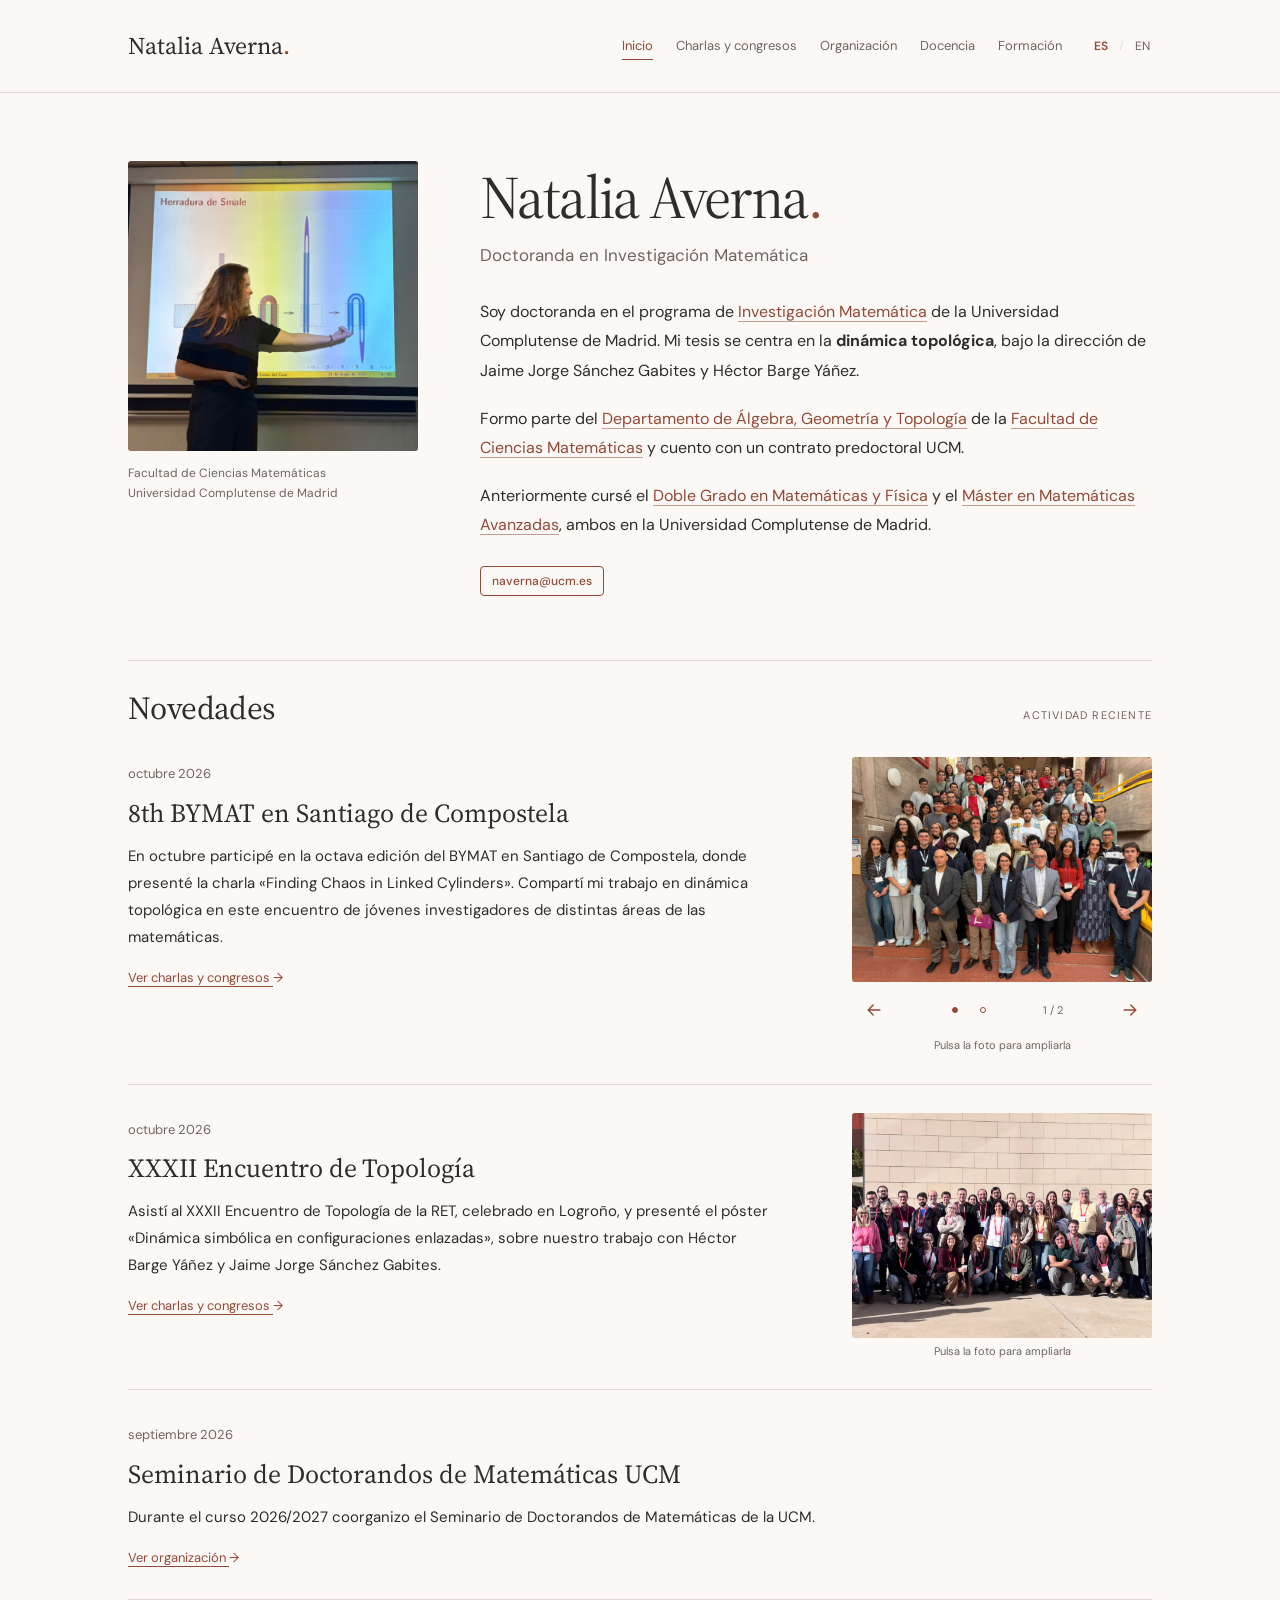
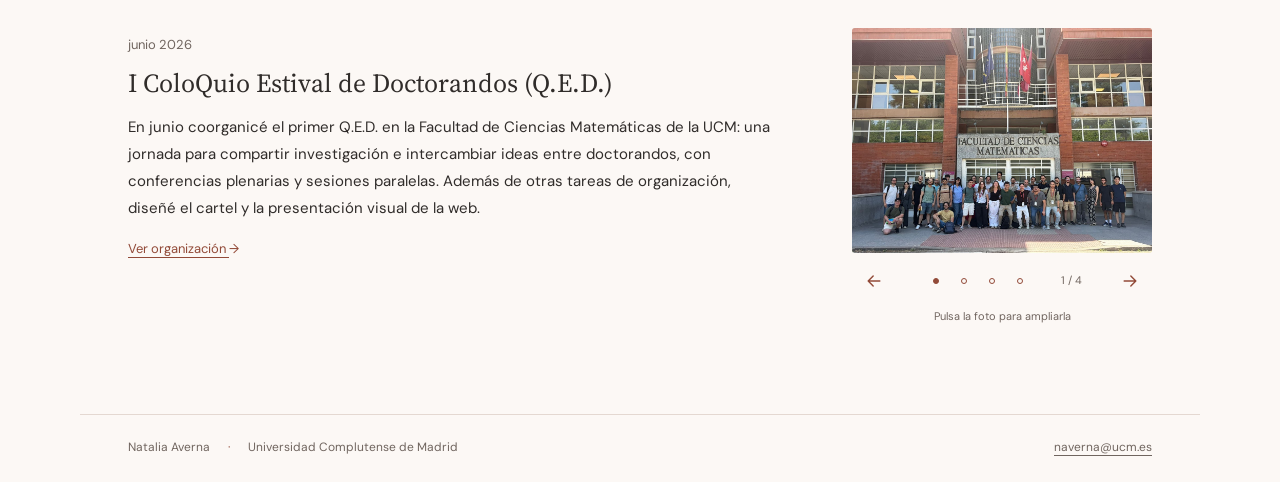
==== index.html @ aed483ee "Publicar web" ====
<!doctype html>
<html lang="es"><head><meta charset="utf-8"><meta name="viewport" content="width=device-width,initial-scale=1"><title>Natalia Averna · Dinámica topológica</title><meta name="description" content="Natalia Averna, doctoranda en Investigación Matemática en la Universidad Complutense de Madrid. Dinámica topológica, docencia y actividad académica."><meta name="theme-color" content="#fcf8f5"><link rel="canonical" href="https://nataliaaverna.github.io/es/"><link rel="alternate" hreflang="en" href="https://nataliaaverna.github.io/en/"><link rel="alternate" hreflang="es" href="https://nataliaaverna.github.io/es/"><link rel="alternate" hreflang="x-default" href="https://nataliaaverna.github.io/es/"><link rel="stylesheet" href="assets/style.css"></head>
<body><a class="skip" href="#main">Saltar al contenido</a><header class="site-header"><div class="wrap header-inner"><a class="brand" href="es/index.html">Natalia Averna<span aria-hidden="true" style="color:var(--accent)">.</span></a><div class="header-links"><nav class="main-nav" aria-label="Navegación principal"><a href="es/index.html" aria-current="page">Inicio</a><a href="es/charlas-congresos/index.html">Charlas y congresos</a><a href="es/organizacion/index.html">Organización</a><a href="es/docencia/index.html">Docencia</a><a href="es/formacion/index.html">Formación</a></nav><nav class="language" aria-label="Idioma"><a href="es/index.html" lang="es" hreflang="es" aria-label="Español" aria-current="true">ES</a><span aria-hidden="true">/</span><a href="en/index.html" lang="en" hreflang="en" aria-label="English">EN</a></nav></div></div></header>
<main class="wrap" id="main"><section class="hero" aria-labelledby="name">
      <figure class="portrait"><img src="assets/natalia-averna.jpg" width="1345" height="1345" alt="Natalia Averna durante una charla sobre dinámica." fetchpriority="high"><figcaption>Facultad de Ciencias Matemáticas<br>Universidad Complutense de Madrid</figcaption></figure>
      <div class="hero-copy"><h1 id="name">Natalia Averna<span aria-hidden="true" style="color:var(--accent)">.</span></h1><p class="role">Doctoranda en Investigación Matemática</p><div class="bio"><p>Soy doctoranda en el programa de <a href="https://www.ucm.es/doctorado/doctorado_inv_mat">Investigación Matemática</a> de la Universidad Complutense de Madrid. Mi tesis se centra en la <strong>dinámica topológica</strong>, bajo la dirección de Jaime Jorge Sánchez Gabites y Héctor Barge Yáñez.</p>
        <p>Formo parte del <a href="https://www.ucm.es/algebra_geometria_topologia">Departamento de Álgebra, Geometría y Topología</a> de la <a href="https://matematicas.ucm.es/">Facultad de Ciencias Matemáticas</a> y cuento con un contrato predoctoral UCM.</p><p>Anteriormente cursé el <a href="https://matematicas.ucm.es/dobles-grados" target="_blank" rel="noopener noreferrer">Doble Grado en Matemáticas y Física</a> y el <a href="https://matematicas.ucm.es/estudios/master-matematicasavanzadas" target="_blank" rel="noopener noreferrer">Máster en Matemáticas Avanzadas</a>, ambos en la Universidad Complutense de Madrid.</p></div><p class="contact"><a class="resource-button" href="mailto:naverna@ucm.es">naverna@ucm.es</a></p></div>
    </section>
    <section class="news" aria-labelledby="news-title"><div class="section-head"><h2 id="news-title">Novedades</h2><span class="section-index">Actividad reciente</span></div><article class="news-story has-gallery"><div class="news-copy"><time class="date" datetime="2026-10">octubre 2026</time><h3>8th BYMAT en Santiago de Compostela</h3><p>En octubre participé en la octava edición del BYMAT en Santiago de Compostela, donde presenté la charla «Finding Chaos in Linked Cylinders». Compartí mi trabajo en dinámica topológica en este encuentro de jóvenes investigadores de distintas áreas de las matemáticas.</p><a class="text-link" href="es/charlas-congresos/index.html">Ver charlas y congresos <span aria-hidden="true">→</span></a></div><div class="news-gallery" role="group" aria-label="8th BYMAT en Santiago de Compostela"><div class="gallery-frame"><a class="gallery-slide" href="assets/news/bymat-grupo.jpeg" target="_blank" rel="noopener noreferrer" aria-label="Ampliar foto 1: Foto de grupo de participantes en el 8th BYMAT."><img src="assets/news/bymat-grupo.jpeg" width="1600" height="1200" alt="Foto de grupo de participantes en el 8th BYMAT." loading="lazy" decoding="async"></a><a class="gallery-slide" href="assets/news/bymat-santiago.jpeg" target="_blank" rel="noopener noreferrer" aria-label="Ampliar foto 2: Participantes del BYMAT junto a la catedral de Santiago de Compostela." hidden><img src="assets/news/bymat-santiago.jpeg" width="1200" height="1600" alt="Participantes del BYMAT junto a la catedral de Santiago de Compostela." loading="lazy" decoding="async"></a></div><div class="gallery-controls" hidden><button type="button" class="gallery-arrow" data-photo-prev aria-label="Foto anterior"><svg viewBox="0 0 24 24" width="20" height="20" aria-hidden="true" focusable="false"><path d="M19 12H5m6-6-6 6 6 6" fill="none" stroke="currentColor" stroke-width="1.7" stroke-linecap="round" stroke-linejoin="round"/></svg></button><div class="gallery-dots"><button type="button" class="gallery-dot" data-photo-index="0" aria-label="Ver foto 1" aria-pressed="true"><span></span></button><button type="button" class="gallery-dot" data-photo-index="1" aria-label="Ver foto 2" aria-pressed="false"><span></span></button></div><span class="gallery-count" aria-live="polite" aria-atomic="true">1 / 2</span><button type="button" class="gallery-arrow" data-photo-next aria-label="Foto siguiente"><svg viewBox="0 0 24 24" width="20" height="20" aria-hidden="true" focusable="false"><path d="M19 12H5m6-6-6 6 6 6" fill="none" stroke="currentColor" stroke-width="1.7" stroke-linecap="round" stroke-linejoin="round"/></svg></button></div><p class="gallery-hint">Pulsa la foto para ampliarla</p></div></article><article class="news-story has-gallery"><div class="news-copy"><time class="date" datetime="2026-10">octubre 2026</time><h3>XXXII Encuentro de Topología</h3><p>Asistí al XXXII Encuentro de Topología de la RET, celebrado en Logroño, y presenté el póster «Dinámica simbólica en configuraciones enlazadas», sobre nuestro trabajo con Héctor Barge Yáñez y Jaime Jorge Sánchez Gabites.</p><a class="text-link" href="es/charlas-congresos/index.html">Ver charlas y congresos <span aria-hidden="true">→</span></a></div><div class="news-gallery gallery-fill" role="group" aria-label="XXXII Encuentro de Topología"><div class="gallery-frame"><a class="gallery-slide" href="assets/news/ret-grupo.jpg" target="_blank" rel="noopener noreferrer" aria-label="Ampliar foto 1: Foto de grupo del XXXII Encuentro de Topología de la RET."><img src="assets/news/ret-grupo.jpg" width="1015" height="1001" alt="Foto de grupo del XXXII Encuentro de Topología de la RET." loading="lazy" decoding="async"></a></div><div class="gallery-controls" hidden><button type="button" class="gallery-arrow" data-photo-prev aria-label="Foto anterior"><svg viewBox="0 0 24 24" width="20" height="20" aria-hidden="true" focusable="false"><path d="M19 12H5m6-6-6 6 6 6" fill="none" stroke="currentColor" stroke-width="1.7" stroke-linecap="round" stroke-linejoin="round"/></svg></button><div class="gallery-dots"><button type="button" class="gallery-dot" data-photo-index="0" aria-label="Ver foto 1" aria-pressed="true"><span></span></button></div><span class="gallery-count" aria-live="polite" aria-atomic="true">1 / 1</span><button type="button" class="gallery-arrow" data-photo-next aria-label="Foto siguiente"><svg viewBox="0 0 24 24" width="20" height="20" aria-hidden="true" focusable="false"><path d="M19 12H5m6-6-6 6 6 6" fill="none" stroke="currentColor" stroke-width="1.7" stroke-linecap="round" stroke-linejoin="round"/></svg></button></div><p class="gallery-hint">Pulsa la foto para ampliarla</p></div></article><article class="news-story"><div class="news-copy"><time class="date" datetime="2026-09">septiembre 2026</time><h3>Seminario de Doctorandos de Matemáticas UCM</h3><p>Durante el curso 2026/2027 coorganizo el Seminario de Doctorandos de Matemáticas de la UCM.</p><a class="text-link" href="es/organizacion/index.html">Ver organización <span aria-hidden="true">→</span></a></div></article><article class="news-story has-gallery"><div class="news-copy"><time class="date" datetime="2026-06">junio 2026</time><h3>I ColoQuio Estival de Doctorandos (Q.E.D.)</h3><p>En junio coorganicé el primer Q.E.D. en la Facultad de Ciencias Matemáticas de la UCM: una jornada para compartir investigación e intercambiar ideas entre doctorandos, con conferencias plenarias y sesiones paralelas. Además de otras tareas de organización, diseñé el cartel y la presentación visual de la web.</p><a class="text-link" href="es/organizacion/index.html">Ver organización <span aria-hidden="true">→</span></a></div><div class="news-gallery" role="group" aria-label="I ColoQuio Estival de Doctorandos (Q.E.D.)"><div class="gallery-frame"><a class="gallery-slide" href="assets/news/qed-grupo.jpg" target="_blank" rel="noopener noreferrer" aria-label="Ampliar foto 1: Foto de grupo del I Q.E.D. frente a la Facultad de Ciencias Matemáticas."><img src="assets/news/qed-grupo.jpg" width="1169" height="877" alt="Foto de grupo del I Q.E.D. frente a la Facultad de Ciencias Matemáticas." loading="lazy" decoding="async"></a><a class="gallery-slide" href="assets/news/qed-organizacion.jpg" target="_blank" rel="noopener noreferrer" aria-label="Ampliar foto 2: El equipo organizador del I Q.E.D." hidden><img src="assets/news/qed-organizacion.jpg" width="658" height="877" alt="El equipo organizador del I Q.E.D." loading="lazy" decoding="async"></a><a class="gallery-slide" href="assets/news/qed-charla-1.jpg" target="_blank" rel="noopener noreferrer" aria-label="Ampliar foto 3: Una de las charlas del I Q.E.D., con el ponente trabajando en la pizarra." hidden><img src="assets/news/qed-charla-1.jpg" width="2048" height="1536" alt="Una de las charlas del I Q.E.D., con el ponente trabajando en la pizarra." loading="lazy" decoding="async"></a><a class="gallery-slide" href="assets/news/qed-charla-2.jpg" target="_blank" rel="noopener noreferrer" aria-label="Ampliar foto 4: Un intercambio entre el público y un ponente durante el I Q.E.D." hidden><img src="assets/news/qed-charla-2.jpg" width="2048" height="1536" alt="Un intercambio entre el público y un ponente durante el I Q.E.D." loading="lazy" decoding="async"></a></div><div class="gallery-controls" hidden><button type="button" class="gallery-arrow" data-photo-prev aria-label="Foto anterior"><svg viewBox="0 0 24 24" width="20" height="20" aria-hidden="true" focusable="false"><path d="M19 12H5m6-6-6 6 6 6" fill="none" stroke="currentColor" stroke-width="1.7" stroke-linecap="round" stroke-linejoin="round"/></svg></button><div class="gallery-dots"><button type="button" class="gallery-dot" data-photo-index="0" aria-label="Ver foto 1" aria-pressed="true"><span></span></button><button type="button" class="gallery-dot" data-photo-index="1" aria-label="Ver foto 2" aria-pressed="false"><span></span></button><button type="button" class="gallery-dot" data-photo-index="2" aria-label="Ver foto 3" aria-pressed="false"><span></span></button><button type="button" class="gallery-dot" data-photo-index="3" aria-label="Ver foto 4" aria-pressed="false"><span></span></button></div><span class="gallery-count" aria-live="polite" aria-atomic="true">1 / 4</span><button type="button" class="gallery-arrow" data-photo-next aria-label="Foto siguiente"><svg viewBox="0 0 24 24" width="20" height="20" aria-hidden="true" focusable="false"><path d="M19 12H5m6-6-6 6 6 6" fill="none" stroke="currentColor" stroke-width="1.7" stroke-linecap="round" stroke-linejoin="round"/></svg></button></div><p class="gallery-hint">Pulsa la foto para ampliarla</p></div></article></section><dialog class="photo-dialog" aria-label="Fotografías ampliadas"><div class="photo-dialog-inner"><div class="photo-dialog-toolbar"><span class="photo-dialog-count" aria-live="polite" aria-atomic="true"></span><button type="button" class="photo-close" data-photo-close>Cerrar imagen ×</button></div><div class="photo-dialog-stage"><img class="photo-dialog-image" alt=""></div><div class="photo-dialog-nav"><button type="button" class="gallery-arrow" data-photo-step="-1" aria-label="Foto anterior"><svg viewBox="0 0 24 24" width="20" height="20" aria-hidden="true" focusable="false"><path d="M19 12H5m6-6-6 6 6 6" fill="none" stroke="currentColor" stroke-width="1.7" stroke-linecap="round" stroke-linejoin="round"/></svg></button><button type="button" class="gallery-arrow" data-photo-step="1" aria-label="Foto siguiente"><svg viewBox="0 0 24 24" width="20" height="20" aria-hidden="true" focusable="false"><path d="M19 12H5m6-6-6 6 6 6" fill="none" stroke="currentColor" stroke-width="1.7" stroke-linecap="round" stroke-linejoin="round"/></svg></button></div></div></dialog></main>
<footer class="wrap site-footer"><span class="footer-identity"><span>Natalia Averna</span><span class="footer-dot" aria-hidden="true">·</span><span>Universidad Complutense de Madrid</span></span><a href="mailto:naverna@ucm.es">naverna@ucm.es</a></footer><script src="assets/gallery.js" defer></script></body></html>
---- assets/style.css ----
@import url('https://fonts.googleapis.com/css2?family=DM+Sans:wght@400;500;600&family=Source+Serif+4:wght@400;500;600&display=swap');
:root{--paper:#fcf8f5;--ink:#302c2a;--accent:#924a38;--muted:#70655f;--line:#e4d8d1;--wash:#f0e2da;color-scheme:light;font-family:'DM Sans',Arial,sans-serif;color:var(--ink);background:var(--paper);font-synthesis:none}
*{box-sizing:border-box}body{margin:0;font-size:16px;line-height:1.75}a{color:var(--accent);text-decoration-thickness:1px;text-underline-offset:4px}a:hover{text-decoration-thickness:2px}a:focus-visible{outline:2px solid var(--accent);outline-offset:5px;border-radius:1px}h1,h2,h3{font-family:'Source Serif 4',Georgia,serif;font-weight:400;line-height:1.2}h1{font-size:clamp(42px,5vw,60px);letter-spacing:-1.6px;margin:0 0 8px}h2{font-size:32px;letter-spacing:-.6px;margin:0}h3{font-size:25px;margin:0 0 12px}p{margin:0 0 18px}::selection{background:var(--wash)}
.wrap{max-width:1120px;margin:auto;padding:0 48px}.site-header{border-bottom:1px solid var(--line)}.header-inner{display:flex;align-items:center;justify-content:space-between;gap:24px;min-height:92px}.brand{font-family:'Source Serif 4',Georgia,serif;font-size:24px;text-decoration:none;color:var(--ink);white-space:nowrap}.header-links{display:flex;align-items:center;gap:30px}.main-nav{display:flex;gap:23px;align-items:center}.main-nav a{font-size:13px;text-decoration:none;color:var(--muted);white-space:nowrap;padding:12px 0}.main-nav a[aria-current=page]{color:var(--accent);text-decoration:underline;text-underline-offset:9px}.language{display:flex;align-items:center;gap:9px;font-size:12px;white-space:nowrap}.language a{text-decoration:none;padding:8px 2px;color:var(--muted)}.language a[aria-current=true]{color:var(--accent);font-weight:600}.language span{color:var(--line)}
.skip{position:absolute;left:16px;top:-80px;background:var(--paper);padding:12px;z-index:3}.skip:focus{top:12px}.hero{display:grid;grid-template-columns:290px minmax(0,1fr);gap:62px;padding-top:68px;padding-bottom:64px;align-items:start}.portrait{margin:0}.portrait img{width:100%;height:auto;display:block;border-radius:3px}.portrait figcaption{font-size:12px;color:var(--muted);margin-top:12px;line-height:1.7}.eyebrow{color:var(--accent);font-size:11px;font-weight:500;letter-spacing:1.8px;text-transform:uppercase;margin-bottom:14px}.role{font-size:17px;color:var(--muted);margin-bottom:26px}.bio{font-size:16px;line-height:1.85}.contact{margin-top:26px;margin-bottom:0}.contact a{font-size:14px}.news{border-top:1px solid var(--line);padding-top:28px;padding-bottom:60px}.section-head{display:flex;align-items:baseline;justify-content:space-between;gap:20px;margin-bottom:30px}.section-index{font-size:11px;letter-spacing:1.2px;color:var(--muted);text-transform:uppercase}.news-entry{display:grid;grid-template-columns:130px minmax(0,1fr);gap:30px;max-width:850px}.date{color:var(--muted);font-size:13px;padding-top:6px}.news-entry h3{font-size:25px}.news-entry p{font-size:15px;max-width:620px}.text-link{font-size:13px}.news-photo{max-width:100%;height:auto;margin:10px 0 20px;border-radius:3px}.site-footer{border-top:1px solid var(--line);padding-top:22px;padding-bottom:24px;display:flex;justify-content:space-between;gap:20px;font-size:12px;color:var(--muted)}.site-footer a{color:var(--muted)}
.inner{max-width:800px;min-height:60vh;padding-top:64px;padding-bottom:70px}.inner h1{font-size:46px;margin-bottom:20px}.page-intro{color:var(--muted);max-width:620px;margin-bottom:42px}.entry{border-top:1px solid var(--line);padding:28px 0 15px}.entry .date{margin-bottom:12px}.entry p{max-width:650px}.empty{border-top:1px solid var(--line);padding-top:26px;color:var(--muted)}
@media(min-width:1300px){.hero{padding-top:80px;padding-bottom:74px}}
@media(max-width:1000px){.header-inner{align-items:flex-start;flex-direction:column;gap:5px;padding-top:20px;padding-bottom:15px}.header-links{justify-content:space-between;width:100%}.hero{grid-template-columns:250px minmax(0,1fr);gap:36px}.main-nav{gap:20px}}
@media(max-width:720px){.wrap{padding-left:24px;padding-right:24px}.header-links{align-items:flex-start;gap:16px}.main-nav{flex-wrap:wrap;gap:0 18px}.main-nav a{font-size:12px;padding:7px 0}.language{padding-top:0}.hero{display:flex;flex-direction:column;gap:28px;padding-top:36px;padding-bottom:40px}.portrait{max-width:310px;width:100%;align-self:center}.portrait figcaption{font-size:11px}.hero-copy{width:100%}h1{font-size:43px}.role{font-size:16px;margin-bottom:22px}.bio{font-size:15px}.eyebrow{font-size:10px}.news-entry{grid-template-columns:1fr;gap:10px}.news-entry h3{font-size:24px}.news{padding-bottom:40px}.section-head{margin-bottom:22px}.section-index{display:none}.site-footer{flex-direction:column;gap:6px}.inner{padding-top:40px;padding-bottom:45px}.inner h1{font-size:36px}.entry h2{font-size:26px}}
.resource-button{display:inline-flex;align-items:center;justify-content:center;min-height:30px;padding:5px 11px;border:1px solid var(--accent);border-radius:4px;background:transparent;color:var(--accent);font-size:12px;font-weight:500;line-height:1.5;text-decoration:none;transition:background-color .15s ease,color .15s ease;max-width:100%;overflow-wrap:anywhere}
.resource-button:hover{background:var(--accent);color:var(--paper);text-decoration:none}.contact a.resource-button{font-size:12px}.resource-links{display:flex;flex-wrap:wrap;gap:8px;margin-top:16px}.contribution-year{margin-top:38px}.contribution-year>h2,.training-group>h2{font-family:'DM Sans',Arial,sans-serif;font-size:17px;font-weight:500;color:var(--accent);margin:0 0 12px;letter-spacing:0}.contribution{padding:24px 0 28px;border-top:1px solid var(--line)}.contribution h3{font-size:26px;margin:0 0 9px}.contribution-meta{display:flex;flex-wrap:wrap;gap:8px 18px;font-size:12px;color:var(--muted);margin-bottom:12px}.contribution-kind{color:var(--accent);font-weight:500}.event-name{font-size:14px;color:var(--muted);margin-bottom:0}
@media(pointer:coarse){.resource-button{min-height:44px;padding:9px 12px}}
@media(prefers-reduced-motion:reduce){.resource-button{transition:none}}
.organisation-entry{padding-bottom:32px}.organisation-entry h2{font-size:29px;margin-bottom:20px}.organisation-entry .resource-links{margin-top:22px}
@media(max-width:720px){.organisation-entry h2{font-size:26px}}
.teaching-entry{padding-bottom:32px}.teaching-entry h2{font-size:29px;margin-bottom:14px}.teaching-details{font-size:14px;color:var(--muted)}.teaching-terms{list-style:none;padding:0;margin:24px 0}.teaching-term{display:grid;grid-template-columns:minmax(0,1fr) 90px 105px;gap:16px;padding:10px 0;font-size:14px}.teaching-hours{font-variant-numeric:tabular-nums}.teaching-status{color:var(--muted);font-size:12px;align-self:center}
@media(max-width:480px){.teaching-term{grid-template-columns:minmax(0,1fr) auto;gap:2px 12px}.teaching-status{grid-column:1 / -1}.teaching-entry h2{font-size:26px}}
.training-group{margin-top:42px}.training-entry{border-top:1px solid var(--line);padding:23px 0 26px}.training-entry .date{margin-bottom:9px;padding-top:0}.training-entry h3{font-size:23px;line-height:1.35;margin-bottom:10px}.training-institution{font-size:13px;color:var(--muted);margin-bottom:0}.training-entry .resource-links{margin-top:15px}
@media(max-width:720px){.training-entry h3{font-size:22px}}

.training-description{font-size:14px;line-height:1.75;max-width:650px;margin:12px 0 0}
.news-story{padding:28px 0;border-top:1px solid var(--line)}.news-story:first-of-type{border-top:0;padding-top:0}.news-story.has-gallery{display:grid;grid-template-columns:minmax(0,1fr) 300px;gap:36px;align-items:start}.news-copy{max-width:650px}.news-copy time{display:block;margin-bottom:12px}.news-copy h3{font-size:26px;margin-bottom:14px}.news-copy>p{font-size:15px;line-height:1.8;margin-bottom:0}.news-copy .text-link{display:inline-block;margin-top:16px}.news-gallery{min-width:0}.gallery-frame{aspect-ratio:4/3;background:var(--wash);border-radius:3px;overflow:hidden;touch-action:pan-y}.gallery-slide{display:block;width:100%;height:100%;cursor:zoom-in}.gallery-slide[hidden]{display:none}.gallery-slide img{display:block;width:100%;height:100%;object-fit:contain}.gallery-slide:focus-visible{outline-offset:-3px}.gallery-controls{display:flex;align-items:center;justify-content:space-between;gap:4px;margin-top:6px}.gallery-controls[hidden]{display:none}.gallery-arrow,.gallery-dot,.photo-close{font-family:inherit;color:var(--accent);background:transparent;border:0;cursor:pointer;min-width:44px;min-height:44px;padding:8px}.gallery-arrow{font-size:20px}.gallery-arrow:hover,.photo-close:hover{background:var(--wash)}.gallery-arrow:focus-visible,.gallery-dot:focus-visible,.photo-close:focus-visible{outline:2px solid var(--accent);outline-offset:1px}.gallery-dots{display:flex;align-items:center;justify-content:center}.gallery-dot{min-width:28px;padding:8px}.gallery-dot span{display:block;width:6px;height:6px;margin:auto;border:1px solid var(--accent);border-radius:50%}.gallery-dot[aria-pressed=true] span{background:var(--accent)}.gallery-count{font-size:11px;color:var(--muted);white-space:nowrap;font-variant-numeric:tabular-nums}.gallery-hint{font-size:11px;color:var(--muted);margin:4px 0 0;text-align:center}.photo-dialog{padding:0;border:0;border-radius:4px;max-width:calc(100vw - 32px);max-height:calc(100dvh - 32px);width:1000px;background:var(--paper);color:var(--ink)}.photo-dialog::backdrop{background:rgba(25,20,18,.82)}.photo-dialog-inner{padding:12px 16px}.photo-dialog-toolbar{display:flex;justify-content:space-between;align-items:center;gap:16px}.photo-dialog-count{font-size:13px;color:var(--muted);font-variant-numeric:tabular-nums}.photo-close{font-size:13px}.photo-dialog-stage{display:flex;align-items:center;justify-content:center;touch-action:pan-y}.photo-dialog-image{display:block;max-width:100%;max-height:calc(100dvh - 160px);width:auto;height:auto;object-fit:contain}.photo-dialog-nav{display:flex;justify-content:center;gap:24px;margin-top:4px}.photo-dialog-nav [hidden]{display:none}
@media(max-width:800px){.news-story.has-gallery{grid-template-columns:1fr;gap:22px}.news-gallery{width:100%;max-width:360px;justify-self:start}.news-copy h3{font-size:24px}}
@media(pointer:coarse){.gallery-dot{min-width:44px}}
@media(max-width:360px){.gallery-dot{min-width:36px}.gallery-controls{gap:0}.gallery-count{font-size:11px}}


.news-story:not(.has-gallery) .news-copy{max-width:none}
.inner.inner-wide{max-width:none}
.inner-wide .page-intro,.inner-wide .entry p,.inner-wide .training-description{max-width:none}


.training-entry{display:grid;grid-template-columns:minmax(0,1fr) 160px;column-gap:36px;align-items:start}
.training-entry>.date{grid-column:1 / -1}
.training-copy{min-width:0}
.training-entry>.resource-links{margin-top:0;width:100%}
.training-entry>.resource-links>.resource-button{width:100%;text-align:center}
@media(max-width:720px){.training-entry{grid-template-columns:minmax(0,1fr);row-gap:0}.training-entry>.resource-links{width:160px;max-width:100%;margin-top:16px}}


.title-dot{color:var(--accent)}
.footer-identity{display:flex;align-items:baseline;flex-wrap:wrap;column-gap:18px;row-gap:2px}
.footer-dot{color:var(--accent)}
.inner .page-intro{max-width:none;background:#f5eae4;border-left:2px solid #d8b3a4;border-radius:0 4px 4px 0;padding:22px 26px;color:var(--ink);font-size:15px;line-height:1.85}
.text-link{text-decoration-thickness:1px}
.text-link span{display:inline-block;transition:transform .18s ease}
.text-link:hover span,.text-link:focus-visible span{transform:translateX(4px)}
.bio a,.page-intro a,.organisation-entry p a{transition:text-decoration-color .18s ease;text-decoration-color:#c49b8c}
.bio a:hover,.page-intro a:hover,.organisation-entry p a:hover{text-decoration-color:var(--accent)}
@media(max-width:720px){.inner .page-intro{padding:18px 20px}.footer-identity{column-gap:14px}}
@media(prefers-reduced-motion:reduce){.text-link span,.resource-button,.bio a,.page-intro a,.organisation-entry p a{transition:none}.text-link:hover span,.text-link:focus-visible span{transform:none}}


.gallery-fill .gallery-slide img{object-fit:cover;object-position:center 60%}

.contribution-meta{align-items:center}
.contribution-kind{display:inline-block;padding:3px 10px;border-radius:4px;background:#f5eae4;min-width:62px;text-align:center;font-size:11px}
.contribution-year>h2{display:flex;align-items:center;gap:20px;margin-bottom:0}
.contribution-year>h2::after{content:"";height:1px;background:var(--line);flex:1}
.contribution-year>.contribution:first-of-type{border-top:0}

.teaching-heading h2{font-size:30px;margin-bottom:10px}
.teaching-heading .teaching-details{margin-bottom:0}
.teaching-year{margin-top:32px}
.teaching-year-head{display:flex;align-items:center;gap:20px}
.teaching-year-head h2{font-family:'DM Sans',Arial,sans-serif;font-size:17px;font-weight:500;color:var(--accent);margin:0;display:flex;align-items:center;gap:20px;flex:1}
.teaching-year-head h2::after{content:"";height:1px;background:var(--line);flex:1}
.teaching-year-head>.resource-button{flex:none}
.teaching-terms{margin:14px 0 0}
.teaching-term{grid-template-columns:minmax(0,1fr) 100px 130px;align-items:center;padding:18px 0;border-bottom:1px solid var(--line)}
.teaching-hours{color:var(--accent);font-size:13px}
.teaching-hours strong{font-size:24px;font-weight:500;line-height:1.2}
.teaching-status{justify-self:end;padding:4px 11px;border-radius:4px;background:#efece8;color:#625c56;font-size:11px;white-space:nowrap}
.status-current{background:#f0e2da;color:var(--accent)}
.status-current::before{content:"";display:inline-block;width:5px;height:5px;border-radius:50%;background:currentColor;margin-right:7px;vertical-align:middle}
.status-planned{background:#f2eeea;color:var(--muted)}
@media(max-width:600px){.teaching-year-head{flex-wrap:wrap;gap:12px}.teaching-year-head h2{flex-basis:100%}.teaching-term{grid-template-columns:minmax(0,1fr) auto;gap:8px 16px}.teaching-status{grid-column:1 / -1;justify-self:start}.teaching-heading h2{font-size:27px}}


.teaching-subject{margin-top:24px}
.teaching-subject+.teaching-subject{margin-top:32px}
.teaching-subject-head{display:flex;align-items:center;justify-content:space-between;gap:20px}
.teaching-subject-head h3{font-size:29px;margin:0}
.teaching-subject-head>.resource-button{flex-shrink:0}
.teaching-subject .teaching-details{margin:8px 0 0}
.teaching-term-detail{display:block;font-size:12px;color:var(--muted);margin-top:4px}
.teaching-materials{margin-top:10px}
.teaching-term-copy{min-width:0}
.kind-talk{background:#f0e2da;color:#924a38}
.kind-poster{background:#e7ede7;color:#49634f}
@media(max-width:600px){.teaching-subject-head{align-items:flex-start;flex-direction:column;gap:12px}.teaching-subject-head h3{font-size:26px}}

.gallery-arrow{appearance:none;-webkit-appearance:none;display:inline-flex;align-items:center;justify-content:center;flex:0 0 44px;width:44px;height:44px;padding:0;line-height:1}
.gallery-arrow svg{display:block;flex:none;width:20px;height:20px}
.gallery-arrow[data-photo-next] svg,.gallery-arrow[data-photo-step="1"] svg{transform:rotate(180deg)}
.gallery-arrow[hidden]{display:none}
@media(max-width:360px){.gallery-dot{min-width:28px;width:28px;padding:6px}.gallery-controls{gap:0}}
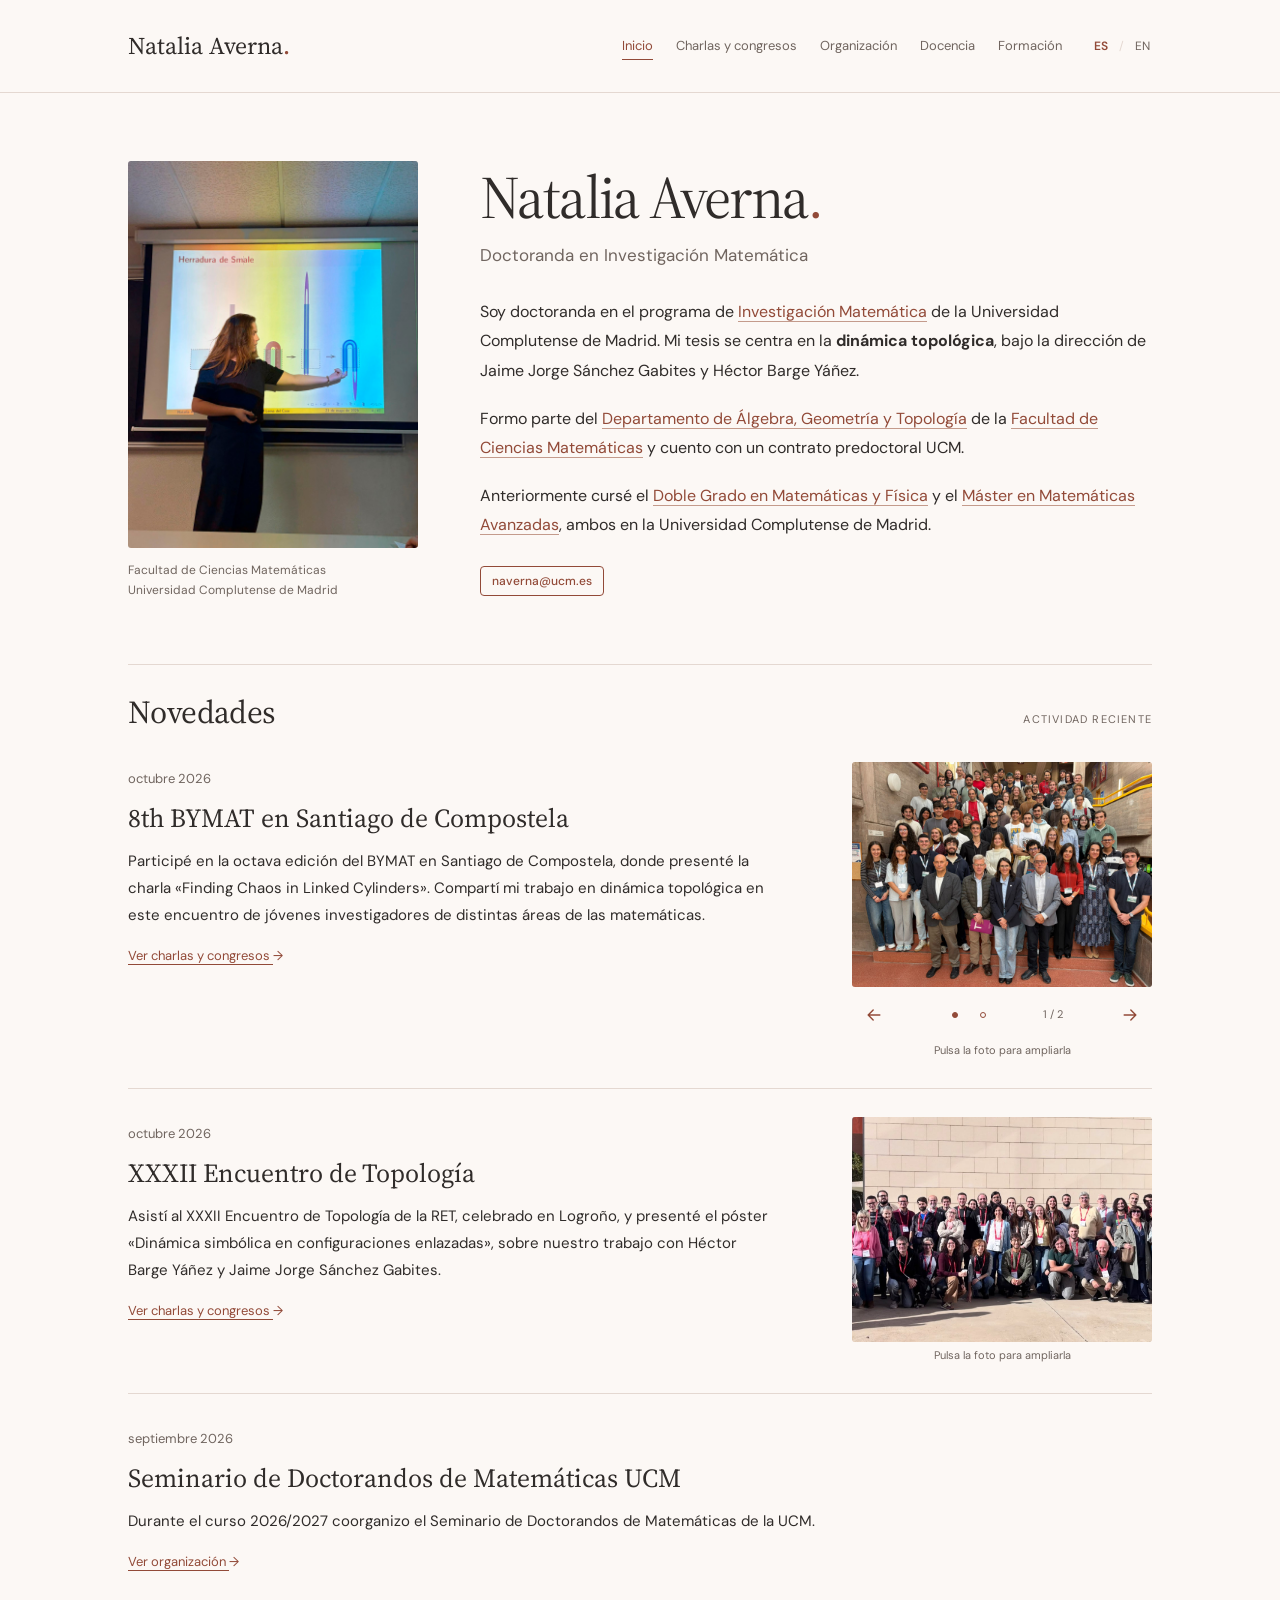
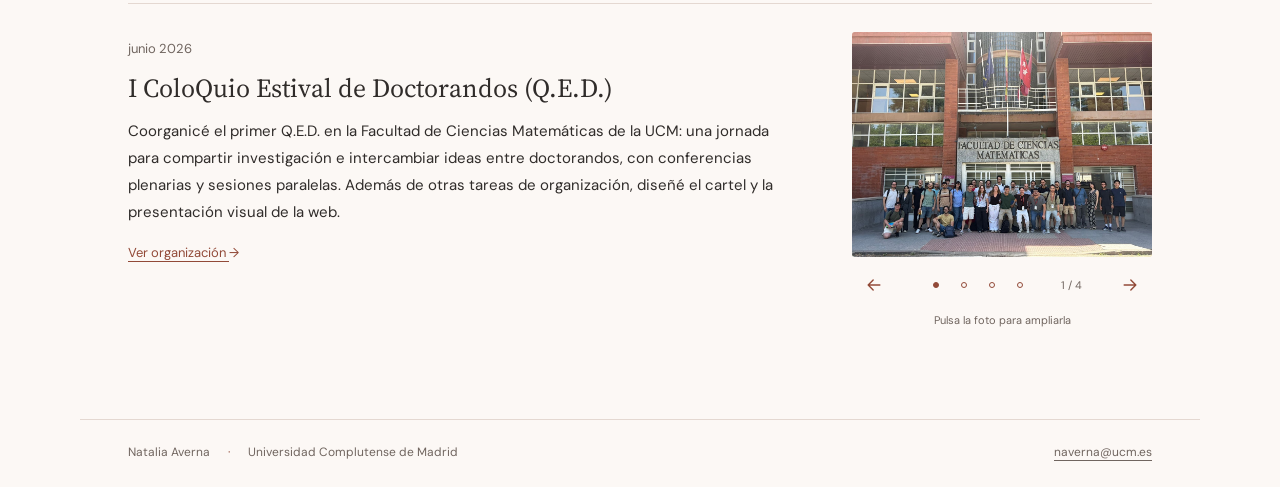
==== commit e7acb068: "Add files via upload" ====
--- a/index.html
+++ b/index.html
@@ -1,10 +1,28 @@
 <!doctype html>
-<html lang="es"><head><meta charset="utf-8"><meta name="viewport" content="width=device-width,initial-scale=1"><title>Natalia Averna · Dinámica topológica</title><meta name="description" content="Natalia Averna, doctoranda en Investigación Matemática en la Universidad Complutense de Madrid. Dinámica topológica, docencia y actividad académica."><meta name="theme-color" content="#fcf8f5"><link rel="canonical" href="https://nataliaaverna.github.io/es/"><link rel="alternate" hreflang="en" href="https://nataliaaverna.github.io/en/"><link rel="alternate" hreflang="es" href="https://nataliaaverna.github.io/es/"><link rel="alternate" hreflang="x-default" href="https://nataliaaverna.github.io/es/"><link rel="stylesheet" href="assets/style.css"></head>
+<html lang="es"><head><meta charset="utf-8"><meta name="viewport" content="width=device-width,initial-scale=1"><title>Natalia Averna · Web personal</title><meta name="description" content="Natalia Averna, doctoranda en Investigación Matemática en la Universidad Complutense de Madrid. Dinámica topológica, docencia y actividad académica."><meta name="theme-color" content="#fcf8f5"><link rel="canonical" href="https://nataliaaverna.github.io/es/"><link rel="alternate" hreflang="en" href="https://nataliaaverna.github.io/en/"><link rel="alternate" hreflang="es" href="https://nataliaaverna.github.io/es/"><link rel="alternate" hreflang="x-default" href="https://nataliaaverna.github.io/es/"><link rel="stylesheet" href="assets/style.css"><meta property="og:site_name" content="Natalia Averna">
+
+<script type="application/ld+json">
+{
+  "@context": "https://schema.org",
+  "@type": "WebSite",
+  "name": "Natalia Averna",
+  "url": "https://nataliaaverna.github.io/"
+}
+</script><link rel="icon" type="image/png" href="/favicon.png"><script type="application/ld+json">
+{
+  "@context": "https://schema.org",
+  "@type": "Person",
+  "@id": "https://nataliaaverna.github.io/#person",
+  "name": "Natalia Averna",
+  "alternateName": "Natalia Averna García",
+  "url": "https://nataliaaverna.github.io/"
+}
+</script></head>
 <body><a class="skip" href="#main">Saltar al contenido</a><header class="site-header"><div class="wrap header-inner"><a class="brand" href="es/index.html">Natalia Averna<span aria-hidden="true" style="color:var(--accent)">.</span></a><div class="header-links"><nav class="main-nav" aria-label="Navegación principal"><a href="es/index.html" aria-current="page">Inicio</a><a href="es/charlas-congresos/index.html">Charlas y congresos</a><a href="es/organizacion/index.html">Organización</a><a href="es/docencia/index.html">Docencia</a><a href="es/formacion/index.html">Formación</a></nav><nav class="language" aria-label="Idioma"><a href="es/index.html" lang="es" hreflang="es" aria-label="Español" aria-current="true">ES</a><span aria-hidden="true">/</span><a href="en/index.html" lang="en" hreflang="en" aria-label="English">EN</a></nav></div></div></header>
 <main class="wrap" id="main"><section class="hero" aria-labelledby="name">
-      <figure class="portrait"><img src="assets/natalia-averna.jpg" width="1345" height="1345" alt="Natalia Averna durante una charla sobre dinámica." fetchpriority="high"><figcaption>Facultad de Ciencias Matemáticas<br>Universidad Complutense de Madrid</figcaption></figure>
+      <figure class="portrait"><img src="assets/natalia-averna.jpg" width="1200" height="1600" alt="Natalia Averna durante una charla sobre dinámica." fetchpriority="high"><figcaption>Facultad de Ciencias Matemáticas<br>Universidad Complutense de Madrid</figcaption></figure>
       <div class="hero-copy"><h1 id="name">Natalia Averna<span aria-hidden="true" style="color:var(--accent)">.</span></h1><p class="role">Doctoranda en Investigación Matemática</p><div class="bio"><p>Soy doctoranda en el programa de <a href="https://www.ucm.es/doctorado/doctorado_inv_mat">Investigación Matemática</a> de la Universidad Complutense de Madrid. Mi tesis se centra en la <strong>dinámica topológica</strong>, bajo la dirección de Jaime Jorge Sánchez Gabites y Héctor Barge Yáñez.</p>
         <p>Formo parte del <a href="https://www.ucm.es/algebra_geometria_topologia">Departamento de Álgebra, Geometría y Topología</a> de la <a href="https://matematicas.ucm.es/">Facultad de Ciencias Matemáticas</a> y cuento con un contrato predoctoral UCM.</p><p>Anteriormente cursé el <a href="https://matematicas.ucm.es/dobles-grados" target="_blank" rel="noopener noreferrer">Doble Grado en Matemáticas y Física</a> y el <a href="https://matematicas.ucm.es/estudios/master-matematicasavanzadas" target="_blank" rel="noopener noreferrer">Máster en Matemáticas Avanzadas</a>, ambos en la Universidad Complutense de Madrid.</p></div><p class="contact"><a class="resource-button" href="mailto:naverna@ucm.es">naverna@ucm.es</a></p></div>
     </section>
-    <section class="news" aria-labelledby="news-title"><div class="section-head"><h2 id="news-title">Novedades</h2><span class="section-index">Actividad reciente</span></div><article class="news-story has-gallery"><div class="news-copy"><time class="date" datetime="2026-10">octubre 2026</time><h3>8th BYMAT en Santiago de Compostela</h3><p>En octubre participé en la octava edición del BYMAT en Santiago de Compostela, donde presenté la charla «Finding Chaos in Linked Cylinders». Compartí mi trabajo en dinámica topológica en este encuentro de jóvenes investigadores de distintas áreas de las matemáticas.</p><a class="text-link" href="es/charlas-congresos/index.html">Ver charlas y congresos <span aria-hidden="true">→</span></a></div><div class="news-gallery" role="group" aria-label="8th BYMAT en Santiago de Compostela"><div class="gallery-frame"><a class="gallery-slide" href="assets/news/bymat-grupo.jpeg" target="_blank" rel="noopener noreferrer" aria-label="Ampliar foto 1: Foto de grupo de participantes en el 8th BYMAT."><img src="assets/news/bymat-grupo.jpeg" width="1600" height="1200" alt="Foto de grupo de participantes en el 8th BYMAT." loading="lazy" decoding="async"></a><a class="gallery-slide" href="assets/news/bymat-santiago.jpeg" target="_blank" rel="noopener noreferrer" aria-label="Ampliar foto 2: Participantes del BYMAT junto a la catedral de Santiago de Compostela." hidden><img src="assets/news/bymat-santiago.jpeg" width="1200" height="1600" alt="Participantes del BYMAT junto a la catedral de Santiago de Compostela." loading="lazy" decoding="async"></a></div><div class="gallery-controls" hidden><button type="button" class="gallery-arrow" data-photo-prev aria-label="Foto anterior"><svg viewBox="0 0 24 24" width="20" height="20" aria-hidden="true" focusable="false"><path d="M19 12H5m6-6-6 6 6 6" fill="none" stroke="currentColor" stroke-width="1.7" stroke-linecap="round" stroke-linejoin="round"/></svg></button><div class="gallery-dots"><button type="button" class="gallery-dot" data-photo-index="0" aria-label="Ver foto 1" aria-pressed="true"><span></span></button><button type="button" class="gallery-dot" data-photo-index="1" aria-label="Ver foto 2" aria-pressed="false"><span></span></button></div><span class="gallery-count" aria-live="polite" aria-atomic="true">1 / 2</span><button type="button" class="gallery-arrow" data-photo-next aria-label="Foto siguiente"><svg viewBox="0 0 24 24" width="20" height="20" aria-hidden="true" focusable="false"><path d="M19 12H5m6-6-6 6 6 6" fill="none" stroke="currentColor" stroke-width="1.7" stroke-linecap="round" stroke-linejoin="round"/></svg></button></div><p class="gallery-hint">Pulsa la foto para ampliarla</p></div></article><article class="news-story has-gallery"><div class="news-copy"><time class="date" datetime="2026-10">octubre 2026</time><h3>XXXII Encuentro de Topología</h3><p>Asistí al XXXII Encuentro de Topología de la RET, celebrado en Logroño, y presenté el póster «Dinámica simbólica en configuraciones enlazadas», sobre nuestro trabajo con Héctor Barge Yáñez y Jaime Jorge Sánchez Gabites.</p><a class="text-link" href="es/charlas-congresos/index.html">Ver charlas y congresos <span aria-hidden="true">→</span></a></div><div class="news-gallery gallery-fill" role="group" aria-label="XXXII Encuentro de Topología"><div class="gallery-frame"><a class="gallery-slide" href="assets/news/ret-grupo.jpg" target="_blank" rel="noopener noreferrer" aria-label="Ampliar foto 1: Foto de grupo del XXXII Encuentro de Topología de la RET."><img src="assets/news/ret-grupo.jpg" width="1015" height="1001" alt="Foto de grupo del XXXII Encuentro de Topología de la RET." loading="lazy" decoding="async"></a></div><div class="gallery-controls" hidden><button type="button" class="gallery-arrow" data-photo-prev aria-label="Foto anterior"><svg viewBox="0 0 24 24" width="20" height="20" aria-hidden="true" focusable="false"><path d="M19 12H5m6-6-6 6 6 6" fill="none" stroke="currentColor" stroke-width="1.7" stroke-linecap="round" stroke-linejoin="round"/></svg></button><div class="gallery-dots"><button type="button" class="gallery-dot" data-photo-index="0" aria-label="Ver foto 1" aria-pressed="true"><span></span></button></div><span class="gallery-count" aria-live="polite" aria-atomic="true">1 / 1</span><button type="button" class="gallery-arrow" data-photo-next aria-label="Foto siguiente"><svg viewBox="0 0 24 24" width="20" height="20" aria-hidden="true" focusable="false"><path d="M19 12H5m6-6-6 6 6 6" fill="none" stroke="currentColor" stroke-width="1.7" stroke-linecap="round" stroke-linejoin="round"/></svg></button></div><p class="gallery-hint">Pulsa la foto para ampliarla</p></div></article><article class="news-story"><div class="news-copy"><time class="date" datetime="2026-09">septiembre 2026</time><h3>Seminario de Doctorandos de Matemáticas UCM</h3><p>Durante el curso 2026/2027 coorganizo el Seminario de Doctorandos de Matemáticas de la UCM.</p><a class="text-link" href="es/organizacion/index.html">Ver organización <span aria-hidden="true">→</span></a></div></article><article class="news-story has-gallery"><div class="news-copy"><time class="date" datetime="2026-06">junio 2026</time><h3>I ColoQuio Estival de Doctorandos (Q.E.D.)</h3><p>En junio coorganicé el primer Q.E.D. en la Facultad de Ciencias Matemáticas de la UCM: una jornada para compartir investigación e intercambiar ideas entre doctorandos, con conferencias plenarias y sesiones paralelas. Además de otras tareas de organización, diseñé el cartel y la presentación visual de la web.</p><a class="text-link" href="es/organizacion/index.html">Ver organización <span aria-hidden="true">→</span></a></div><div class="news-gallery" role="group" aria-label="I ColoQuio Estival de Doctorandos (Q.E.D.)"><div class="gallery-frame"><a class="gallery-slide" href="assets/news/qed-grupo.jpg" target="_blank" rel="noopener noreferrer" aria-label="Ampliar foto 1: Foto de grupo del I Q.E.D. frente a la Facultad de Ciencias Matemáticas."><img src="assets/news/qed-grupo.jpg" width="1169" height="877" alt="Foto de grupo del I Q.E.D. frente a la Facultad de Ciencias Matemáticas." loading="lazy" decoding="async"></a><a class="gallery-slide" href="assets/news/qed-organizacion.jpg" target="_blank" rel="noopener noreferrer" aria-label="Ampliar foto 2: El equipo organizador del I Q.E.D." hidden><img src="assets/news/qed-organizacion.jpg" width="658" height="877" alt="El equipo organizador del I Q.E.D." loading="lazy" decoding="async"></a><a class="gallery-slide" href="assets/news/qed-charla-1.jpg" target="_blank" rel="noopener noreferrer" aria-label="Ampliar foto 3: Una de las charlas del I Q.E.D., con el ponente trabajando en la pizarra." hidden><img src="assets/news/qed-charla-1.jpg" width="2048" height="1536" alt="Una de las charlas del I Q.E.D., con el ponente trabajando en la pizarra." loading="lazy" decoding="async"></a><a class="gallery-slide" href="assets/news/qed-charla-2.jpg" target="_blank" rel="noopener noreferrer" aria-label="Ampliar foto 4: Un intercambio entre el público y un ponente durante el I Q.E.D." hidden><img src="assets/news/qed-charla-2.jpg" width="2048" height="1536" alt="Un intercambio entre el público y un ponente durante el I Q.E.D." loading="lazy" decoding="async"></a></div><div class="gallery-controls" hidden><button type="button" class="gallery-arrow" data-photo-prev aria-label="Foto anterior"><svg viewBox="0 0 24 24" width="20" height="20" aria-hidden="true" focusable="false"><path d="M19 12H5m6-6-6 6 6 6" fill="none" stroke="currentColor" stroke-width="1.7" stroke-linecap="round" stroke-linejoin="round"/></svg></button><div class="gallery-dots"><button type="button" class="gallery-dot" data-photo-index="0" aria-label="Ver foto 1" aria-pressed="true"><span></span></button><button type="button" class="gallery-dot" data-photo-index="1" aria-label="Ver foto 2" aria-pressed="false"><span></span></button><button type="button" class="gallery-dot" data-photo-index="2" aria-label="Ver foto 3" aria-pressed="false"><span></span></button><button type="button" class="gallery-dot" data-photo-index="3" aria-label="Ver foto 4" aria-pressed="false"><span></span></button></div><span class="gallery-count" aria-live="polite" aria-atomic="true">1 / 4</span><button type="button" class="gallery-arrow" data-photo-next aria-label="Foto siguiente"><svg viewBox="0 0 24 24" width="20" height="20" aria-hidden="true" focusable="false"><path d="M19 12H5m6-6-6 6 6 6" fill="none" stroke="currentColor" stroke-width="1.7" stroke-linecap="round" stroke-linejoin="round"/></svg></button></div><p class="gallery-hint">Pulsa la foto para ampliarla</p></div></article></section><dialog class="photo-dialog" aria-label="Fotografías ampliadas"><div class="photo-dialog-inner"><div class="photo-dialog-toolbar"><span class="photo-dialog-count" aria-live="polite" aria-atomic="true"></span><button type="button" class="photo-close" data-photo-close>Cerrar imagen ×</button></div><div class="photo-dialog-stage"><img class="photo-dialog-image" alt=""></div><div class="photo-dialog-nav"><button type="button" class="gallery-arrow" data-photo-step="-1" aria-label="Foto anterior"><svg viewBox="0 0 24 24" width="20" height="20" aria-hidden="true" focusable="false"><path d="M19 12H5m6-6-6 6 6 6" fill="none" stroke="currentColor" stroke-width="1.7" stroke-linecap="round" stroke-linejoin="round"/></svg></button><button type="button" class="gallery-arrow" data-photo-step="1" aria-label="Foto siguiente"><svg viewBox="0 0 24 24" width="20" height="20" aria-hidden="true" focusable="false"><path d="M19 12H5m6-6-6 6 6 6" fill="none" stroke="currentColor" stroke-width="1.7" stroke-linecap="round" stroke-linejoin="round"/></svg></button></div></div></dialog></main>
-<footer class="wrap site-footer"><span class="footer-identity"><span>Natalia Averna</span><span class="footer-dot" aria-hidden="true">·</span><span>Universidad Complutense de Madrid</span></span><a href="mailto:naverna@ucm.es">naverna@ucm.es</a></footer><script src="assets/gallery.js" defer></script></body></html>+    <section class="news" aria-labelledby="news-title"><div class="section-head"><h2 id="news-title">Novedades</h2><span class="section-index">Actividad reciente</span></div><article class="news-story has-gallery"><div class="news-copy"><time class="date" datetime="2026-10">octubre 2026</time><h3>8th BYMAT en Santiago de Compostela</h3><p>Participé en la octava edición del BYMAT en Santiago de Compostela, donde presenté la charla «Finding Chaos in Linked Cylinders». Compartí mi trabajo en dinámica topológica en este encuentro de jóvenes investigadores de distintas áreas de las matemáticas.</p><a class="text-link" href="es/charlas-congresos/index.html">Ver charlas y congresos <span aria-hidden="true">→</span></a></div><div class="news-gallery" role="group" aria-label="8th BYMAT en Santiago de Compostela"><div class="gallery-frame"><a class="gallery-slide" href="assets/news/bymat-grupo.jpeg" target="_blank" rel="noopener noreferrer" aria-label="Ampliar foto 1: Foto de grupo de participantes en el 8th BYMAT."><img src="assets/news/bymat-grupo.jpeg" width="1600" height="1200" alt="Foto de grupo de participantes en el 8th BYMAT." loading="lazy" decoding="async"></a><a class="gallery-slide" href="assets/news/bymat-santiago.jpeg" target="_blank" rel="noopener noreferrer" aria-label="Ampliar foto 2: Participantes del BYMAT junto a la catedral de Santiago de Compostela." hidden><img src="assets/news/bymat-santiago.jpeg" width="1200" height="1600" alt="Participantes del BYMAT junto a la catedral de Santiago de Compostela." loading="lazy" decoding="async"></a></div><div class="gallery-controls" hidden><button type="button" class="gallery-arrow" data-photo-prev aria-label="Foto anterior"><svg viewBox="0 0 24 24" width="20" height="20" aria-hidden="true" focusable="false"><path d="M19 12H5m6-6-6 6 6 6" fill="none" stroke="currentColor" stroke-width="1.7" stroke-linecap="round" stroke-linejoin="round"/></svg></button><div class="gallery-dots"><button type="button" class="gallery-dot" data-photo-index="0" aria-label="Ver foto 1" aria-pressed="true"><span></span></button><button type="button" class="gallery-dot" data-photo-index="1" aria-label="Ver foto 2" aria-pressed="false"><span></span></button></div><span class="gallery-count" aria-live="polite" aria-atomic="true">1 / 2</span><button type="button" class="gallery-arrow" data-photo-next aria-label="Foto siguiente"><svg viewBox="0 0 24 24" width="20" height="20" aria-hidden="true" focusable="false"><path d="M19 12H5m6-6-6 6 6 6" fill="none" stroke="currentColor" stroke-width="1.7" stroke-linecap="round" stroke-linejoin="round"/></svg></button></div><p class="gallery-hint">Pulsa la foto para ampliarla</p></div></article><article class="news-story has-gallery"><div class="news-copy"><time class="date" datetime="2026-10">octubre 2026</time><h3>XXXII Encuentro de Topología</h3><p>Asistí al XXXII Encuentro de Topología de la RET, celebrado en Logroño, y presenté el póster «Dinámica simbólica en configuraciones enlazadas», sobre nuestro trabajo con Héctor Barge Yáñez y Jaime Jorge Sánchez Gabites.</p><a class="text-link" href="es/charlas-congresos/index.html">Ver charlas y congresos <span aria-hidden="true">→</span></a></div><div class="news-gallery gallery-fill" role="group" aria-label="XXXII Encuentro de Topología"><div class="gallery-frame"><a class="gallery-slide" href="assets/news/ret-grupo.jpg" target="_blank" rel="noopener noreferrer" aria-label="Ampliar foto 1: Foto de grupo del XXXII Encuentro de Topología de la RET."><img src="assets/news/ret-grupo.jpg" width="1015" height="1001" alt="Foto de grupo del XXXII Encuentro de Topología de la RET." loading="lazy" decoding="async"></a></div><div class="gallery-controls" hidden><button type="button" class="gallery-arrow" data-photo-prev aria-label="Foto anterior"><svg viewBox="0 0 24 24" width="20" height="20" aria-hidden="true" focusable="false"><path d="M19 12H5m6-6-6 6 6 6" fill="none" stroke="currentColor" stroke-width="1.7" stroke-linecap="round" stroke-linejoin="round"/></svg></button><div class="gallery-dots"><button type="button" class="gallery-dot" data-photo-index="0" aria-label="Ver foto 1" aria-pressed="true"><span></span></button></div><span class="gallery-count" aria-live="polite" aria-atomic="true">1 / 1</span><button type="button" class="gallery-arrow" data-photo-next aria-label="Foto siguiente"><svg viewBox="0 0 24 24" width="20" height="20" aria-hidden="true" focusable="false"><path d="M19 12H5m6-6-6 6 6 6" fill="none" stroke="currentColor" stroke-width="1.7" stroke-linecap="round" stroke-linejoin="round"/></svg></button></div><p class="gallery-hint">Pulsa la foto para ampliarla</p></div></article><article class="news-story"><div class="news-copy"><time class="date" datetime="2026-09">septiembre 2026</time><h3>Seminario de Doctorandos de Matemáticas UCM</h3><p>Durante el curso 2026/2027 coorganizo el Seminario de Doctorandos de Matemáticas de la UCM.</p><a class="text-link" href="es/organizacion/index.html">Ver organización <span aria-hidden="true">→</span></a></div></article><article class="news-story has-gallery"><div class="news-copy"><time class="date" datetime="2026-06">junio 2026</time><h3>I ColoQuio Estival de Doctorandos (Q.E.D.)</h3><p>Coorganicé el primer Q.E.D. en la Facultad de Ciencias Matemáticas de la UCM: una jornada para compartir investigación e intercambiar ideas entre doctorandos, con conferencias plenarias y sesiones paralelas. Además de otras tareas de organización, diseñé el cartel y la presentación visual de la web.</p><a class="text-link" href="es/organizacion/index.html">Ver organización <span aria-hidden="true">→</span></a></div><div class="news-gallery" role="group" aria-label="I ColoQuio Estival de Doctorandos (Q.E.D.)"><div class="gallery-frame"><a class="gallery-slide" href="assets/news/qed-grupo.jpg" target="_blank" rel="noopener noreferrer" aria-label="Ampliar foto 1: Foto de grupo del I Q.E.D. frente a la Facultad de Ciencias Matemáticas."><img src="assets/news/qed-grupo.jpg" width="1169" height="877" alt="Foto de grupo del I Q.E.D. frente a la Facultad de Ciencias Matemáticas." loading="lazy" decoding="async"></a><a class="gallery-slide" href="assets/news/qed-organizacion.jpg" target="_blank" rel="noopener noreferrer" aria-label="Ampliar foto 2: El equipo organizador del I Q.E.D." hidden><img src="assets/news/qed-organizacion.jpg" width="658" height="877" alt="El equipo organizador del I Q.E.D." loading="lazy" decoding="async"></a><a class="gallery-slide" href="assets/news/qed-charla-1.jpg" target="_blank" rel="noopener noreferrer" aria-label="Ampliar foto 3: Una de las charlas del I Q.E.D., con el ponente trabajando en la pizarra." hidden><img src="assets/news/qed-charla-1.jpg" width="2048" height="1536" alt="Una de las charlas del I Q.E.D., con el ponente trabajando en la pizarra." loading="lazy" decoding="async"></a><a class="gallery-slide" href="assets/news/qed-charla-2.jpg" target="_blank" rel="noopener noreferrer" aria-label="Ampliar foto 4: Un intercambio entre el público y un ponente durante el I Q.E.D." hidden><img src="assets/news/qed-charla-2.jpg" width="2048" height="1536" alt="Un intercambio entre el público y un ponente durante el I Q.E.D." loading="lazy" decoding="async"></a></div><div class="gallery-controls" hidden><button type="button" class="gallery-arrow" data-photo-prev aria-label="Foto anterior"><svg viewBox="0 0 24 24" width="20" height="20" aria-hidden="true" focusable="false"><path d="M19 12H5m6-6-6 6 6 6" fill="none" stroke="currentColor" stroke-width="1.7" stroke-linecap="round" stroke-linejoin="round"/></svg></button><div class="gallery-dots"><button type="button" class="gallery-dot" data-photo-index="0" aria-label="Ver foto 1" aria-pressed="true"><span></span></button><button type="button" class="gallery-dot" data-photo-index="1" aria-label="Ver foto 2" aria-pressed="false"><span></span></button><button type="button" class="gallery-dot" data-photo-index="2" aria-label="Ver foto 3" aria-pressed="false"><span></span></button><button type="button" class="gallery-dot" data-photo-index="3" aria-label="Ver foto 4" aria-pressed="false"><span></span></button></div><span class="gallery-count" aria-live="polite" aria-atomic="true">1 / 4</span><button type="button" class="gallery-arrow" data-photo-next aria-label="Foto siguiente"><svg viewBox="0 0 24 24" width="20" height="20" aria-hidden="true" focusable="false"><path d="M19 12H5m6-6-6 6 6 6" fill="none" stroke="currentColor" stroke-width="1.7" stroke-linecap="round" stroke-linejoin="round"/></svg></button></div><p class="gallery-hint">Pulsa la foto para ampliarla</p></div></article></section><dialog class="photo-dialog" aria-label="Fotografías ampliadas"><div class="photo-dialog-inner"><div class="photo-dialog-toolbar"><span class="photo-dialog-count" aria-live="polite" aria-atomic="true"></span><button type="button" class="photo-close" data-photo-close>Cerrar imagen ×</button></div><div class="photo-dialog-stage"><img class="photo-dialog-image" alt=""></div><div class="photo-dialog-nav"><button type="button" class="gallery-arrow" data-photo-step="-1" aria-label="Foto anterior"><svg viewBox="0 0 24 24" width="20" height="20" aria-hidden="true" focusable="false"><path d="M19 12H5m6-6-6 6 6 6" fill="none" stroke="currentColor" stroke-width="1.7" stroke-linecap="round" stroke-linejoin="round"/></svg></button><button type="button" class="gallery-arrow" data-photo-step="1" aria-label="Foto siguiente"><svg viewBox="0 0 24 24" width="20" height="20" aria-hidden="true" focusable="false"><path d="M19 12H5m6-6-6 6 6 6" fill="none" stroke="currentColor" stroke-width="1.7" stroke-linecap="round" stroke-linejoin="round"/></svg></button></div></div></dialog></main>
+<footer class="wrap site-footer"><span class="footer-identity"><span>Natalia Averna</span><span class="footer-dot" aria-hidden="true">·</span><span>Universidad Complutense de Madrid</span></span><a href="mailto:naverna@ucm.es">naverna@ucm.es</a></footer><script src="assets/gallery.js" defer></script></body></html>
--- a/assets/style.css
+++ b/assets/style.css
@@ -19,7 +19,7 @@
 @media(max-width:720px){.training-entry h3{font-size:22px}}
 
 .training-description{font-size:14px;line-height:1.75;max-width:650px;margin:12px 0 0}
-.news-story{padding:28px 0;border-top:1px solid var(--line)}.news-story:first-of-type{border-top:0;padding-top:0}.news-story.has-gallery{display:grid;grid-template-columns:minmax(0,1fr) 300px;gap:36px;align-items:start}.news-copy{max-width:650px}.news-copy time{display:block;margin-bottom:12px}.news-copy h3{font-size:26px;margin-bottom:14px}.news-copy>p{font-size:15px;line-height:1.8;margin-bottom:0}.news-copy .text-link{display:inline-block;margin-top:16px}.news-gallery{min-width:0}.gallery-frame{aspect-ratio:4/3;background:var(--wash);border-radius:3px;overflow:hidden;touch-action:pan-y}.gallery-slide{display:block;width:100%;height:100%;cursor:zoom-in}.gallery-slide[hidden]{display:none}.gallery-slide img{display:block;width:100%;height:100%;object-fit:contain}.gallery-slide:focus-visible{outline-offset:-3px}.gallery-controls{display:flex;align-items:center;justify-content:space-between;gap:4px;margin-top:6px}.gallery-controls[hidden]{display:none}.gallery-arrow,.gallery-dot,.photo-close{font-family:inherit;color:var(--accent);background:transparent;border:0;cursor:pointer;min-width:44px;min-height:44px;padding:8px}.gallery-arrow{font-size:20px}.gallery-arrow:hover,.photo-close:hover{background:var(--wash)}.gallery-arrow:focus-visible,.gallery-dot:focus-visible,.photo-close:focus-visible{outline:2px solid var(--accent);outline-offset:1px}.gallery-dots{display:flex;align-items:center;justify-content:center}.gallery-dot{min-width:28px;padding:8px}.gallery-dot span{display:block;width:6px;height:6px;margin:auto;border:1px solid var(--accent);border-radius:50%}.gallery-dot[aria-pressed=true] span{background:var(--accent)}.gallery-count{font-size:11px;color:var(--muted);white-space:nowrap;font-variant-numeric:tabular-nums}.gallery-hint{font-size:11px;color:var(--muted);margin:4px 0 0;text-align:center}.photo-dialog{padding:0;border:0;border-radius:4px;max-width:calc(100vw - 32px);max-height:calc(100dvh - 32px);width:1000px;background:var(--paper);color:var(--ink)}.photo-dialog::backdrop{background:rgba(25,20,18,.82)}.photo-dialog-inner{padding:12px 16px}.photo-dialog-toolbar{display:flex;justify-content:space-between;align-items:center;gap:16px}.photo-dialog-count{font-size:13px;color:var(--muted);font-variant-numeric:tabular-nums}.photo-close{font-size:13px}.photo-dialog-stage{display:flex;align-items:center;justify-content:center;touch-action:pan-y}.photo-dialog-image{display:block;max-width:100%;max-height:calc(100dvh - 160px);width:auto;height:auto;object-fit:contain}.photo-dialog-nav{display:flex;justify-content:center;gap:24px;margin-top:4px}.photo-dialog-nav [hidden]{display:none}
+.news-story{padding:28px 0;border-top:1px solid var(--line)}.news-story:first-of-type{border-top:0;padding-top:0}.news-story.has-gallery{display:grid;grid-template-columns:minmax(0,1fr) 300px;gap:36px;align-items:start}.news-copy{max-width:650px}.news-copy time{display:block;margin-bottom:12px}.news-copy h3{font-size:26px;margin-bottom:14px}.news-copy>p{font-size:15px;line-height:1.8;margin-bottom:0}.news-copy .text-link{display:inline-block;margin-top:16px}.news-gallery{min-width:0}.gallery-frame{aspect-ratio:4/3;background:var(--wash);border-radius:3px;overflow:hidden;touch-action:pan-y pinch-zoom}.gallery-slide{display:block;width:100%;height:100%;cursor:zoom-in}.gallery-slide[hidden]{display:none}.gallery-slide img{display:block;width:100%;height:100%;object-fit:contain}.gallery-slide:focus-visible{outline-offset:-3px}.gallery-controls{display:flex;align-items:center;justify-content:space-between;gap:4px;margin-top:6px}.gallery-controls[hidden]{display:none}.gallery-arrow,.gallery-dot,.photo-close{font-family:inherit;color:var(--accent);background:transparent;border:0;cursor:pointer;min-width:44px;min-height:44px;padding:8px}.gallery-arrow{font-size:20px}.gallery-arrow:hover,.photo-close:hover{background:var(--wash)}.gallery-arrow:focus-visible,.gallery-dot:focus-visible,.photo-close:focus-visible{outline:2px solid var(--accent);outline-offset:1px}.gallery-dots{display:flex;align-items:center;justify-content:center}.gallery-dot{min-width:28px;padding:8px}.gallery-dot span{display:block;width:6px;height:6px;margin:auto;border:1px solid var(--accent);border-radius:50%}.gallery-dot[aria-pressed=true] span{background:var(--accent)}.gallery-count{font-size:11px;color:var(--muted);white-space:nowrap;font-variant-numeric:tabular-nums}.gallery-hint{font-size:11px;color:var(--muted);margin:4px 0 0;text-align:center}.photo-dialog{padding:0;border:0;border-radius:4px;max-width:calc(100vw - 32px);max-height:calc(100dvh - 32px);width:1000px;background:var(--paper);color:var(--ink)}.photo-dialog::backdrop{background:rgba(25,20,18,.82)}.photo-dialog-inner{padding:12px 16px}.photo-dialog-toolbar{display:flex;justify-content:space-between;align-items:center;gap:16px}.photo-dialog-count{font-size:13px;color:var(--muted);font-variant-numeric:tabular-nums}.photo-close{font-size:13px}.photo-dialog-stage{display:flex;align-items:center;justify-content:center;touch-action:auto}.photo-dialog-image{display:block;max-width:100%;max-height:calc(100dvh - 160px);width:auto;height:auto;object-fit:contain}.photo-dialog-nav{display:flex;justify-content:center;gap:24px;margin-top:4px}.photo-dialog-nav [hidden]{display:none}
 @media(max-width:800px){.news-story.has-gallery{grid-template-columns:1fr;gap:22px}.news-gallery{width:100%;max-width:360px;justify-self:start}.news-copy h3{font-size:24px}}
 @media(pointer:coarse){.gallery-dot{min-width:44px}}
 @media(max-width:360px){.gallery-dot{min-width:36px}.gallery-controls{gap:0}.gallery-count{font-size:11px}}
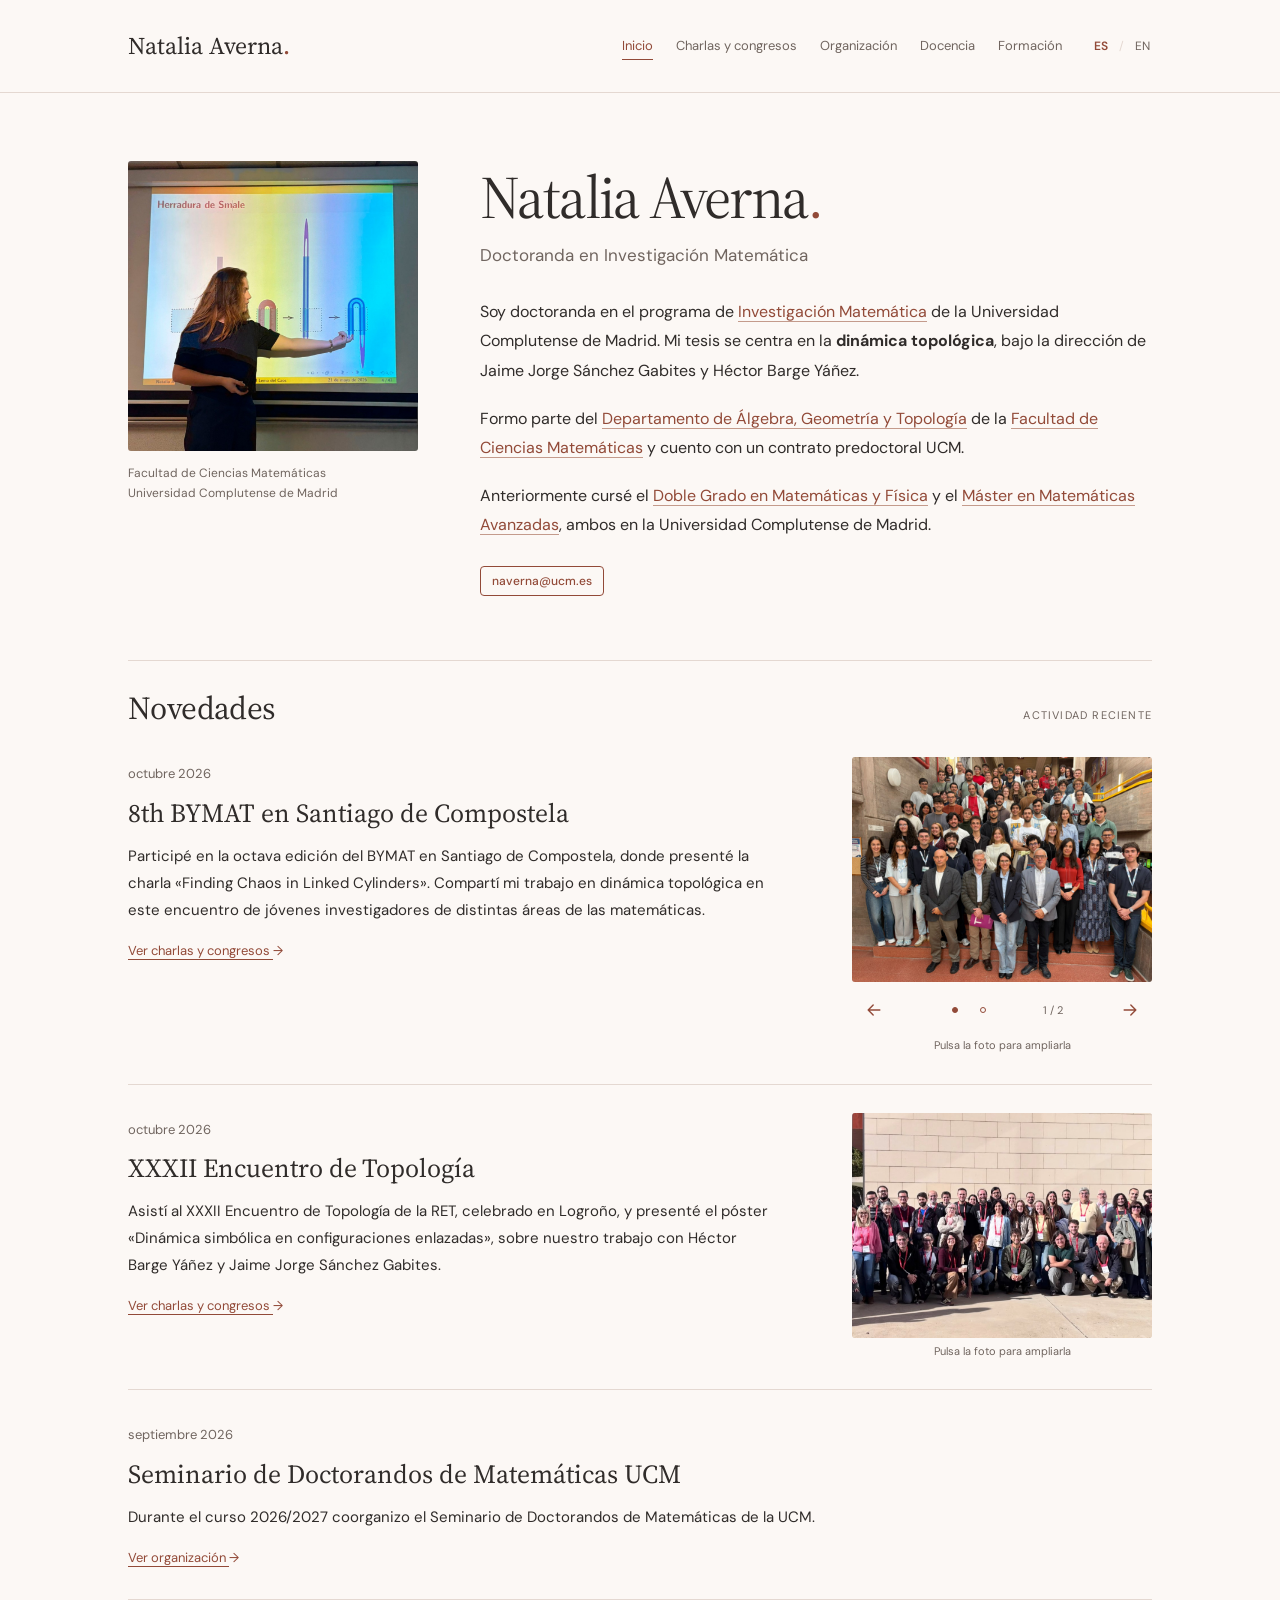
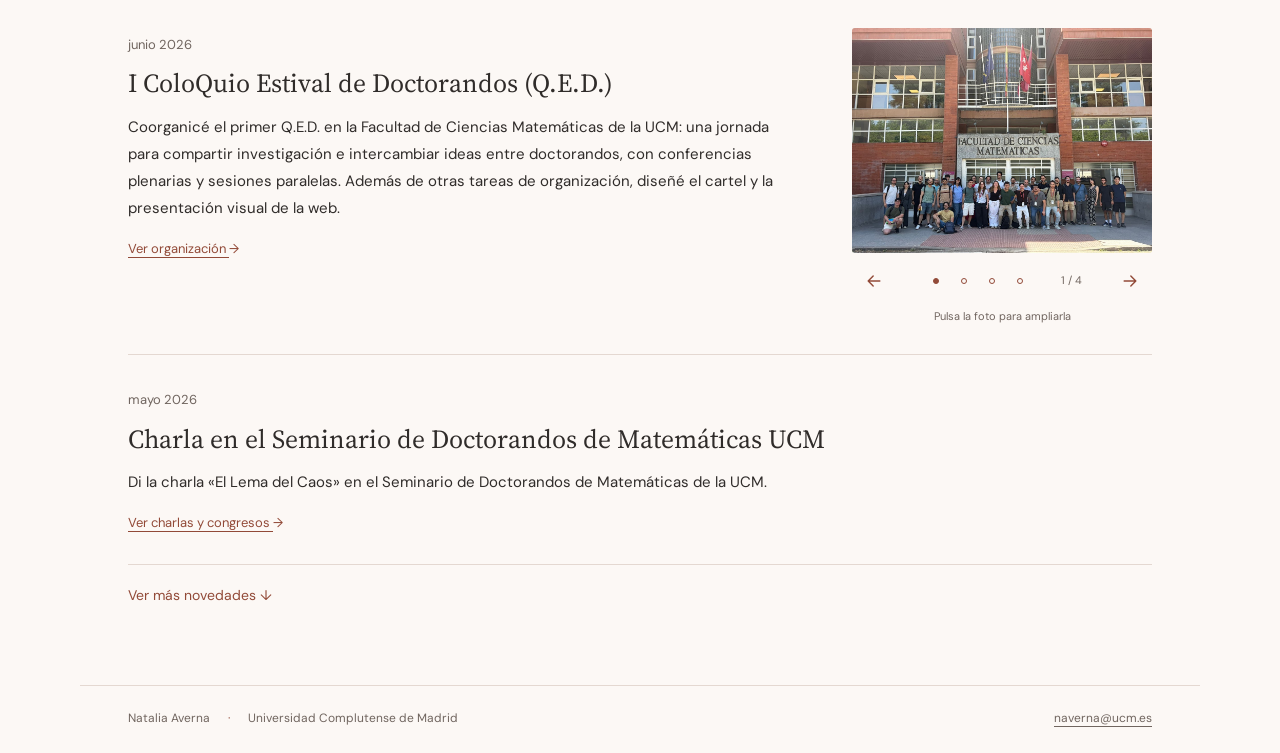
==== commit cc4e3da0: "Add files via upload" ====
--- a/index.html
+++ b/index.html
@@ -8,7 +8,7 @@
   "name": "Natalia Averna",
   "url": "https://nataliaaverna.github.io/"
 }
-</script><link rel="icon" type="image/png" href="/favicon.png"><script type="application/ld+json">
+</script><link rel="icon" href="/favicon.ico" sizes="16x16 32x32 48x48"><link rel="icon" type="image/png" sizes="96x96" href="/favicon-96.png"><script type="application/ld+json">
 {
   "@context": "https://schema.org",
   "@type": "Person",
@@ -20,9 +20,9 @@
 </script></head>
 <body><a class="skip" href="#main">Saltar al contenido</a><header class="site-header"><div class="wrap header-inner"><a class="brand" href="es/index.html">Natalia Averna<span aria-hidden="true" style="color:var(--accent)">.</span></a><div class="header-links"><nav class="main-nav" aria-label="Navegación principal"><a href="es/index.html" aria-current="page">Inicio</a><a href="es/charlas-congresos/index.html">Charlas y congresos</a><a href="es/organizacion/index.html">Organización</a><a href="es/docencia/index.html">Docencia</a><a href="es/formacion/index.html">Formación</a></nav><nav class="language" aria-label="Idioma"><a href="es/index.html" lang="es" hreflang="es" aria-label="Español" aria-current="true">ES</a><span aria-hidden="true">/</span><a href="en/index.html" lang="en" hreflang="en" aria-label="English">EN</a></nav></div></div></header>
 <main class="wrap" id="main"><section class="hero" aria-labelledby="name">
-      <figure class="portrait"><img src="assets/natalia-averna.jpg" width="1200" height="1600" alt="Natalia Averna durante una charla sobre dinámica." fetchpriority="high"><figcaption>Facultad de Ciencias Matemáticas<br>Universidad Complutense de Madrid</figcaption></figure>
+      <figure class="portrait"><img src="assets/natalia-averna.jpg" width="1032" height="1032" alt="Natalia Averna durante una charla sobre dinámica." fetchpriority="high"><figcaption>Facultad de Ciencias Matemáticas<br>Universidad Complutense de Madrid</figcaption></figure>
       <div class="hero-copy"><h1 id="name">Natalia Averna<span aria-hidden="true" style="color:var(--accent)">.</span></h1><p class="role">Doctoranda en Investigación Matemática</p><div class="bio"><p>Soy doctoranda en el programa de <a href="https://www.ucm.es/doctorado/doctorado_inv_mat">Investigación Matemática</a> de la Universidad Complutense de Madrid. Mi tesis se centra en la <strong>dinámica topológica</strong>, bajo la dirección de Jaime Jorge Sánchez Gabites y Héctor Barge Yáñez.</p>
         <p>Formo parte del <a href="https://www.ucm.es/algebra_geometria_topologia">Departamento de Álgebra, Geometría y Topología</a> de la <a href="https://matematicas.ucm.es/">Facultad de Ciencias Matemáticas</a> y cuento con un contrato predoctoral UCM.</p><p>Anteriormente cursé el <a href="https://matematicas.ucm.es/dobles-grados" target="_blank" rel="noopener noreferrer">Doble Grado en Matemáticas y Física</a> y el <a href="https://matematicas.ucm.es/estudios/master-matematicasavanzadas" target="_blank" rel="noopener noreferrer">Máster en Matemáticas Avanzadas</a>, ambos en la Universidad Complutense de Madrid.</p></div><p class="contact"><a class="resource-button" href="mailto:naverna@ucm.es">naverna@ucm.es</a></p></div>
     </section>
-    <section class="news" aria-labelledby="news-title"><div class="section-head"><h2 id="news-title">Novedades</h2><span class="section-index">Actividad reciente</span></div><article class="news-story has-gallery"><div class="news-copy"><time class="date" datetime="2026-10">octubre 2026</time><h3>8th BYMAT en Santiago de Compostela</h3><p>Participé en la octava edición del BYMAT en Santiago de Compostela, donde presenté la charla «Finding Chaos in Linked Cylinders». Compartí mi trabajo en dinámica topológica en este encuentro de jóvenes investigadores de distintas áreas de las matemáticas.</p><a class="text-link" href="es/charlas-congresos/index.html">Ver charlas y congresos <span aria-hidden="true">→</span></a></div><div class="news-gallery" role="group" aria-label="8th BYMAT en Santiago de Compostela"><div class="gallery-frame"><a class="gallery-slide" href="assets/news/bymat-grupo.jpeg" target="_blank" rel="noopener noreferrer" aria-label="Ampliar foto 1: Foto de grupo de participantes en el 8th BYMAT."><img src="assets/news/bymat-grupo.jpeg" width="1600" height="1200" alt="Foto de grupo de participantes en el 8th BYMAT." loading="lazy" decoding="async"></a><a class="gallery-slide" href="assets/news/bymat-santiago.jpeg" target="_blank" rel="noopener noreferrer" aria-label="Ampliar foto 2: Participantes del BYMAT junto a la catedral de Santiago de Compostela." hidden><img src="assets/news/bymat-santiago.jpeg" width="1200" height="1600" alt="Participantes del BYMAT junto a la catedral de Santiago de Compostela." loading="lazy" decoding="async"></a></div><div class="gallery-controls" hidden><button type="button" class="gallery-arrow" data-photo-prev aria-label="Foto anterior"><svg viewBox="0 0 24 24" width="20" height="20" aria-hidden="true" focusable="false"><path d="M19 12H5m6-6-6 6 6 6" fill="none" stroke="currentColor" stroke-width="1.7" stroke-linecap="round" stroke-linejoin="round"/></svg></button><div class="gallery-dots"><button type="button" class="gallery-dot" data-photo-index="0" aria-label="Ver foto 1" aria-pressed="true"><span></span></button><button type="button" class="gallery-dot" data-photo-index="1" aria-label="Ver foto 2" aria-pressed="false"><span></span></button></div><span class="gallery-count" aria-live="polite" aria-atomic="true">1 / 2</span><button type="button" class="gallery-arrow" data-photo-next aria-label="Foto siguiente"><svg viewBox="0 0 24 24" width="20" height="20" aria-hidden="true" focusable="false"><path d="M19 12H5m6-6-6 6 6 6" fill="none" stroke="currentColor" stroke-width="1.7" stroke-linecap="round" stroke-linejoin="round"/></svg></button></div><p class="gallery-hint">Pulsa la foto para ampliarla</p></div></article><article class="news-story has-gallery"><div class="news-copy"><time class="date" datetime="2026-10">octubre 2026</time><h3>XXXII Encuentro de Topología</h3><p>Asistí al XXXII Encuentro de Topología de la RET, celebrado en Logroño, y presenté el póster «Dinámica simbólica en configuraciones enlazadas», sobre nuestro trabajo con Héctor Barge Yáñez y Jaime Jorge Sánchez Gabites.</p><a class="text-link" href="es/charlas-congresos/index.html">Ver charlas y congresos <span aria-hidden="true">→</span></a></div><div class="news-gallery gallery-fill" role="group" aria-label="XXXII Encuentro de Topología"><div class="gallery-frame"><a class="gallery-slide" href="assets/news/ret-grupo.jpg" target="_blank" rel="noopener noreferrer" aria-label="Ampliar foto 1: Foto de grupo del XXXII Encuentro de Topología de la RET."><img src="assets/news/ret-grupo.jpg" width="1015" height="1001" alt="Foto de grupo del XXXII Encuentro de Topología de la RET." loading="lazy" decoding="async"></a></div><div class="gallery-controls" hidden><button type="button" class="gallery-arrow" data-photo-prev aria-label="Foto anterior"><svg viewBox="0 0 24 24" width="20" height="20" aria-hidden="true" focusable="false"><path d="M19 12H5m6-6-6 6 6 6" fill="none" stroke="currentColor" stroke-width="1.7" stroke-linecap="round" stroke-linejoin="round"/></svg></button><div class="gallery-dots"><button type="button" class="gallery-dot" data-photo-index="0" aria-label="Ver foto 1" aria-pressed="true"><span></span></button></div><span class="gallery-count" aria-live="polite" aria-atomic="true">1 / 1</span><button type="button" class="gallery-arrow" data-photo-next aria-label="Foto siguiente"><svg viewBox="0 0 24 24" width="20" height="20" aria-hidden="true" focusable="false"><path d="M19 12H5m6-6-6 6 6 6" fill="none" stroke="currentColor" stroke-width="1.7" stroke-linecap="round" stroke-linejoin="round"/></svg></button></div><p class="gallery-hint">Pulsa la foto para ampliarla</p></div></article><article class="news-story"><div class="news-copy"><time class="date" datetime="2026-09">septiembre 2026</time><h3>Seminario de Doctorandos de Matemáticas UCM</h3><p>Durante el curso 2026/2027 coorganizo el Seminario de Doctorandos de Matemáticas de la UCM.</p><a class="text-link" href="es/organizacion/index.html">Ver organización <span aria-hidden="true">→</span></a></div></article><article class="news-story has-gallery"><div class="news-copy"><time class="date" datetime="2026-06">junio 2026</time><h3>I ColoQuio Estival de Doctorandos (Q.E.D.)</h3><p>Coorganicé el primer Q.E.D. en la Facultad de Ciencias Matemáticas de la UCM: una jornada para compartir investigación e intercambiar ideas entre doctorandos, con conferencias plenarias y sesiones paralelas. Además de otras tareas de organización, diseñé el cartel y la presentación visual de la web.</p><a class="text-link" href="es/organizacion/index.html">Ver organización <span aria-hidden="true">→</span></a></div><div class="news-gallery" role="group" aria-label="I ColoQuio Estival de Doctorandos (Q.E.D.)"><div class="gallery-frame"><a class="gallery-slide" href="assets/news/qed-grupo.jpg" target="_blank" rel="noopener noreferrer" aria-label="Ampliar foto 1: Foto de grupo del I Q.E.D. frente a la Facultad de Ciencias Matemáticas."><img src="assets/news/qed-grupo.jpg" width="1169" height="877" alt="Foto de grupo del I Q.E.D. frente a la Facultad de Ciencias Matemáticas." loading="lazy" decoding="async"></a><a class="gallery-slide" href="assets/news/qed-organizacion.jpg" target="_blank" rel="noopener noreferrer" aria-label="Ampliar foto 2: El equipo organizador del I Q.E.D." hidden><img src="assets/news/qed-organizacion.jpg" width="658" height="877" alt="El equipo organizador del I Q.E.D." loading="lazy" decoding="async"></a><a class="gallery-slide" href="assets/news/qed-charla-1.jpg" target="_blank" rel="noopener noreferrer" aria-label="Ampliar foto 3: Una de las charlas del I Q.E.D., con el ponente trabajando en la pizarra." hidden><img src="assets/news/qed-charla-1.jpg" width="2048" height="1536" alt="Una de las charlas del I Q.E.D., con el ponente trabajando en la pizarra." loading="lazy" decoding="async"></a><a class="gallery-slide" href="assets/news/qed-charla-2.jpg" target="_blank" rel="noopener noreferrer" aria-label="Ampliar foto 4: Un intercambio entre el público y un ponente durante el I Q.E.D." hidden><img src="assets/news/qed-charla-2.jpg" width="2048" height="1536" alt="Un intercambio entre el público y un ponente durante el I Q.E.D." loading="lazy" decoding="async"></a></div><div class="gallery-controls" hidden><button type="button" class="gallery-arrow" data-photo-prev aria-label="Foto anterior"><svg viewBox="0 0 24 24" width="20" height="20" aria-hidden="true" focusable="false"><path d="M19 12H5m6-6-6 6 6 6" fill="none" stroke="currentColor" stroke-width="1.7" stroke-linecap="round" stroke-linejoin="round"/></svg></button><div class="gallery-dots"><button type="button" class="gallery-dot" data-photo-index="0" aria-label="Ver foto 1" aria-pressed="true"><span></span></button><button type="button" class="gallery-dot" data-photo-index="1" aria-label="Ver foto 2" aria-pressed="false"><span></span></button><button type="button" class="gallery-dot" data-photo-index="2" aria-label="Ver foto 3" aria-pressed="false"><span></span></button><button type="button" class="gallery-dot" data-photo-index="3" aria-label="Ver foto 4" aria-pressed="false"><span></span></button></div><span class="gallery-count" aria-live="polite" aria-atomic="true">1 / 4</span><button type="button" class="gallery-arrow" data-photo-next aria-label="Foto siguiente"><svg viewBox="0 0 24 24" width="20" height="20" aria-hidden="true" focusable="false"><path d="M19 12H5m6-6-6 6 6 6" fill="none" stroke="currentColor" stroke-width="1.7" stroke-linecap="round" stroke-linejoin="round"/></svg></button></div><p class="gallery-hint">Pulsa la foto para ampliarla</p></div></article></section><dialog class="photo-dialog" aria-label="Fotografías ampliadas"><div class="photo-dialog-inner"><div class="photo-dialog-toolbar"><span class="photo-dialog-count" aria-live="polite" aria-atomic="true"></span><button type="button" class="photo-close" data-photo-close>Cerrar imagen ×</button></div><div class="photo-dialog-stage"><img class="photo-dialog-image" alt=""></div><div class="photo-dialog-nav"><button type="button" class="gallery-arrow" data-photo-step="-1" aria-label="Foto anterior"><svg viewBox="0 0 24 24" width="20" height="20" aria-hidden="true" focusable="false"><path d="M19 12H5m6-6-6 6 6 6" fill="none" stroke="currentColor" stroke-width="1.7" stroke-linecap="round" stroke-linejoin="round"/></svg></button><button type="button" class="gallery-arrow" data-photo-step="1" aria-label="Foto siguiente"><svg viewBox="0 0 24 24" width="20" height="20" aria-hidden="true" focusable="false"><path d="M19 12H5m6-6-6 6 6 6" fill="none" stroke="currentColor" stroke-width="1.7" stroke-linecap="round" stroke-linejoin="round"/></svg></button></div></div></dialog></main>
+    <section class="news" aria-labelledby="news-title"><div class="section-head"><h2 id="news-title">Novedades</h2><span class="section-index">Actividad reciente</span></div><article class="news-story has-gallery"><div class="news-copy"><time class="date" datetime="2026-10">octubre 2026</time><h3>8th BYMAT en Santiago de Compostela</h3><p>Participé en la octava edición del BYMAT en Santiago de Compostela, donde presenté la charla «Finding Chaos in Linked Cylinders». Compartí mi trabajo en dinámica topológica en este encuentro de jóvenes investigadores de distintas áreas de las matemáticas.</p><a class="text-link" href="es/charlas-congresos/index.html">Ver charlas y congresos <span aria-hidden="true">→</span></a></div><div class="news-gallery" role="group" aria-label="8th BYMAT en Santiago de Compostela"><div class="gallery-frame"><a class="gallery-slide" href="assets/news/bymat-grupo.jpeg" target="_blank" rel="noopener noreferrer" aria-label="Ampliar foto 1: Foto de grupo de participantes en el 8th BYMAT."><img src="assets/news/bymat-grupo.jpeg" width="1600" height="1200" alt="Foto de grupo de participantes en el 8th BYMAT." loading="lazy" decoding="async"></a><a class="gallery-slide" href="assets/news/bymat-santiago.jpeg" target="_blank" rel="noopener noreferrer" aria-label="Ampliar foto 2: Participantes del BYMAT junto a la catedral de Santiago de Compostela." hidden><img src="assets/news/bymat-santiago.jpeg" width="1200" height="1600" alt="Participantes del BYMAT junto a la catedral de Santiago de Compostela." loading="lazy" decoding="async"></a></div><div class="gallery-controls" hidden><button type="button" class="gallery-arrow" data-photo-prev aria-label="Foto anterior"><svg viewBox="0 0 24 24" width="20" height="20" aria-hidden="true" focusable="false"><path d="M19 12H5m6-6-6 6 6 6" fill="none" stroke="currentColor" stroke-width="1.7" stroke-linecap="round" stroke-linejoin="round"/></svg></button><div class="gallery-dots"><button type="button" class="gallery-dot" data-photo-index="0" aria-label="Ver foto 1" aria-pressed="true"><span></span></button><button type="button" class="gallery-dot" data-photo-index="1" aria-label="Ver foto 2" aria-pressed="false"><span></span></button></div><span class="gallery-count" aria-live="polite" aria-atomic="true">1 / 2</span><button type="button" class="gallery-arrow" data-photo-next aria-label="Foto siguiente"><svg viewBox="0 0 24 24" width="20" height="20" aria-hidden="true" focusable="false"><path d="M19 12H5m6-6-6 6 6 6" fill="none" stroke="currentColor" stroke-width="1.7" stroke-linecap="round" stroke-linejoin="round"/></svg></button></div><p class="gallery-hint">Pulsa la foto para ampliarla</p></div></article><article class="news-story has-gallery"><div class="news-copy"><time class="date" datetime="2026-10">octubre 2026</time><h3>XXXII Encuentro de Topología</h3><p>Asistí al XXXII Encuentro de Topología de la RET, celebrado en Logroño, y presenté el póster «Dinámica simbólica en configuraciones enlazadas», sobre nuestro trabajo con Héctor Barge Yáñez y Jaime Jorge Sánchez Gabites.</p><a class="text-link" href="es/charlas-congresos/index.html">Ver charlas y congresos <span aria-hidden="true">→</span></a></div><div class="news-gallery gallery-fill" role="group" aria-label="XXXII Encuentro de Topología"><div class="gallery-frame"><a class="gallery-slide" href="assets/news/ret-grupo.jpg" target="_blank" rel="noopener noreferrer" aria-label="Ampliar foto 1: Foto de grupo del XXXII Encuentro de Topología de la RET."><img src="assets/news/ret-grupo.jpg" width="1015" height="1001" alt="Foto de grupo del XXXII Encuentro de Topología de la RET." loading="lazy" decoding="async"></a></div><div class="gallery-controls" hidden><button type="button" class="gallery-arrow" data-photo-prev aria-label="Foto anterior"><svg viewBox="0 0 24 24" width="20" height="20" aria-hidden="true" focusable="false"><path d="M19 12H5m6-6-6 6 6 6" fill="none" stroke="currentColor" stroke-width="1.7" stroke-linecap="round" stroke-linejoin="round"/></svg></button><div class="gallery-dots"><button type="button" class="gallery-dot" data-photo-index="0" aria-label="Ver foto 1" aria-pressed="true"><span></span></button></div><span class="gallery-count" aria-live="polite" aria-atomic="true">1 / 1</span><button type="button" class="gallery-arrow" data-photo-next aria-label="Foto siguiente"><svg viewBox="0 0 24 24" width="20" height="20" aria-hidden="true" focusable="false"><path d="M19 12H5m6-6-6 6 6 6" fill="none" stroke="currentColor" stroke-width="1.7" stroke-linecap="round" stroke-linejoin="round"/></svg></button></div><p class="gallery-hint">Pulsa la foto para ampliarla</p></div></article><article class="news-story"><div class="news-copy"><time class="date" datetime="2026-09">septiembre 2026</time><h3>Seminario de Doctorandos de Matemáticas UCM</h3><p>Durante el curso 2026/2027 coorganizo el Seminario de Doctorandos de Matemáticas de la UCM.</p><a class="text-link" href="es/organizacion/index.html">Ver organización <span aria-hidden="true">→</span></a></div></article><article class="news-story has-gallery"><div class="news-copy"><time class="date" datetime="2026-06">junio 2026</time><h3>I ColoQuio Estival de Doctorandos (Q.E.D.)</h3><p>Coorganicé el primer Q.E.D. en la Facultad de Ciencias Matemáticas de la UCM: una jornada para compartir investigación e intercambiar ideas entre doctorandos, con conferencias plenarias y sesiones paralelas. Además de otras tareas de organización, diseñé el cartel y la presentación visual de la web.</p><a class="text-link" href="es/organizacion/index.html">Ver organización <span aria-hidden="true">→</span></a></div><div class="news-gallery" role="group" aria-label="I ColoQuio Estival de Doctorandos (Q.E.D.)"><div class="gallery-frame"><a class="gallery-slide" href="assets/news/qed-grupo.jpg" target="_blank" rel="noopener noreferrer" aria-label="Ampliar foto 1: Foto de grupo del I Q.E.D. frente a la Facultad de Ciencias Matemáticas."><img src="assets/news/qed-grupo.jpg" width="1169" height="877" alt="Foto de grupo del I Q.E.D. frente a la Facultad de Ciencias Matemáticas." loading="lazy" decoding="async"></a><a class="gallery-slide" href="assets/news/qed-organizacion.jpg" target="_blank" rel="noopener noreferrer" aria-label="Ampliar foto 2: El equipo organizador del I Q.E.D." hidden><img src="assets/news/qed-organizacion.jpg" width="658" height="877" alt="El equipo organizador del I Q.E.D." loading="lazy" decoding="async"></a><a class="gallery-slide" href="assets/news/qed-charla-1.jpg" target="_blank" rel="noopener noreferrer" aria-label="Ampliar foto 3: Una de las charlas del I Q.E.D., con el ponente trabajando en la pizarra." hidden><img src="assets/news/qed-charla-1.jpg" width="2048" height="1536" alt="Una de las charlas del I Q.E.D., con el ponente trabajando en la pizarra." loading="lazy" decoding="async"></a><a class="gallery-slide" href="assets/news/qed-charla-2.jpg" target="_blank" rel="noopener noreferrer" aria-label="Ampliar foto 4: Un intercambio entre el público y un ponente durante el I Q.E.D." hidden><img src="assets/news/qed-charla-2.jpg" width="2048" height="1536" alt="Un intercambio entre el público y un ponente durante el I Q.E.D." loading="lazy" decoding="async"></a></div><div class="gallery-controls" hidden><button type="button" class="gallery-arrow" data-photo-prev aria-label="Foto anterior"><svg viewBox="0 0 24 24" width="20" height="20" aria-hidden="true" focusable="false"><path d="M19 12H5m6-6-6 6 6 6" fill="none" stroke="currentColor" stroke-width="1.7" stroke-linecap="round" stroke-linejoin="round"/></svg></button><div class="gallery-dots"><button type="button" class="gallery-dot" data-photo-index="0" aria-label="Ver foto 1" aria-pressed="true"><span></span></button><button type="button" class="gallery-dot" data-photo-index="1" aria-label="Ver foto 2" aria-pressed="false"><span></span></button><button type="button" class="gallery-dot" data-photo-index="2" aria-label="Ver foto 3" aria-pressed="false"><span></span></button><button type="button" class="gallery-dot" data-photo-index="3" aria-label="Ver foto 4" aria-pressed="false"><span></span></button></div><span class="gallery-count" aria-live="polite" aria-atomic="true">1 / 4</span><button type="button" class="gallery-arrow" data-photo-next aria-label="Foto siguiente"><svg viewBox="0 0 24 24" width="20" height="20" aria-hidden="true" focusable="false"><path d="M19 12H5m6-6-6 6 6 6" fill="none" stroke="currentColor" stroke-width="1.7" stroke-linecap="round" stroke-linejoin="round"/></svg></button></div><p class="gallery-hint">Pulsa la foto para ampliarla</p></div></article><article class="news-story"><div class="news-copy"><time class="date" datetime="2026-05">mayo 2026</time><h3>Charla en el Seminario de Doctorandos de Matemáticas UCM</h3><p>Di la charla «El Lema del Caos» en el Seminario de Doctorandos de Matemáticas de la UCM.</p><a class="text-link" href="es/charlas-congresos/index.html">Ver charlas y congresos <span aria-hidden="true">→</span></a></div></article><details class="news-archive"><summary><span class="news-more">Ver más novedades <span aria-hidden="true">↓</span></span><span class="news-less">Ver menos <span aria-hidden="true">↑</span></span></summary><div class="news-archive-items"><article class="news-story has-gallery"><div class="news-copy"><time class="date" datetime="2025-11">noviembre 2025</time><h3>7th BYMAT en Sevilla</h3><p>Participé en la séptima edición del BYMAT en Sevilla, donde presenté el póster «Morse theory and 2D stationary Euler Flows». El póster estaba basado en mi trabajo de fin de máster, realizado bajo la supervisión de Daniel Peralta Salas.</p><a class="text-link" href="es/charlas-congresos/index.html">Ver charlas y congresos <span aria-hidden="true">→</span></a></div><div class="news-gallery" role="group" aria-label="7th BYMAT en Sevilla"><div class="gallery-frame"><a class="gallery-slide" href="assets/news/bymat7-grupo-1.jpg" target="_blank" rel="noopener noreferrer" aria-label="Ampliar foto 1: Foto de grupo 1 de participantes en el 7th BYMAT."><img src="assets/news/bymat7-grupo-1.jpg" width="1409" height="1057" alt="Foto de grupo 1 de participantes en el 7th BYMAT." loading="lazy" decoding="async"></a><a class="gallery-slide" href="assets/news/bymat7-grupo-2.jpg" target="_blank" rel="noopener noreferrer" aria-label="Ampliar foto 2: Foto de grupo 2 de participantes en el 7th BYMAT." hidden><img src="assets/news/bymat7-grupo-2.jpg" width="1382" height="1037" alt="Foto de grupo 2 de participantes en el 7th BYMAT." loading="lazy" decoding="async"></a></div><div class="gallery-controls" hidden><button type="button" class="gallery-arrow" data-photo-prev aria-label="Foto anterior"><svg viewBox="0 0 24 24" width="20" height="20" aria-hidden="true" focusable="false"><path d="M19 12H5m6-6-6 6 6 6" fill="none" stroke="currentColor" stroke-width="1.7" stroke-linecap="round" stroke-linejoin="round"/></svg></button><div class="gallery-dots"><button type="button" class="gallery-dot" data-photo-index="0" aria-label="Ver foto 1" aria-pressed="true"><span></span></button><button type="button" class="gallery-dot" data-photo-index="1" aria-label="Ver foto 2" aria-pressed="false"><span></span></button></div><span class="gallery-count" aria-live="polite" aria-atomic="true">1 / 2</span><button type="button" class="gallery-arrow" data-photo-next aria-label="Foto siguiente"><svg viewBox="0 0 24 24" width="20" height="20" aria-hidden="true" focusable="false"><path d="M19 12H5m6-6-6 6 6 6" fill="none" stroke="currentColor" stroke-width="1.7" stroke-linecap="round" stroke-linejoin="round"/></svg></button></div><p class="gallery-hint">Pulsa la foto para ampliarla</p></div></article></div></details></section><dialog class="photo-dialog" aria-label="Fotografías ampliadas"><div class="photo-dialog-inner"><div class="photo-dialog-toolbar"><span class="photo-dialog-count" aria-live="polite" aria-atomic="true"></span><button type="button" class="photo-close" data-photo-close>Cerrar imagen ×</button></div><div class="photo-dialog-stage"><img class="photo-dialog-image" alt=""></div><div class="photo-dialog-nav"><button type="button" class="gallery-arrow" data-photo-step="-1" aria-label="Foto anterior"><svg viewBox="0 0 24 24" width="20" height="20" aria-hidden="true" focusable="false"><path d="M19 12H5m6-6-6 6 6 6" fill="none" stroke="currentColor" stroke-width="1.7" stroke-linecap="round" stroke-linejoin="round"/></svg></button><button type="button" class="gallery-arrow" data-photo-step="1" aria-label="Foto siguiente"><svg viewBox="0 0 24 24" width="20" height="20" aria-hidden="true" focusable="false"><path d="M19 12H5m6-6-6 6 6 6" fill="none" stroke="currentColor" stroke-width="1.7" stroke-linecap="round" stroke-linejoin="round"/></svg></button></div></div></dialog></main>
 <footer class="wrap site-footer"><span class="footer-identity"><span>Natalia Averna</span><span class="footer-dot" aria-hidden="true">·</span><span>Universidad Complutense de Madrid</span></span><a href="mailto:naverna@ucm.es">naverna@ucm.es</a></footer><script src="assets/gallery.js" defer></script></body></html>
--- a/assets/style.css
+++ b/assets/style.css
@@ -95,3 +95,13 @@
 .gallery-arrow[data-photo-next] svg,.gallery-arrow[data-photo-step="1"] svg{transform:rotate(180deg)}
 .gallery-arrow[hidden]{display:none}
 @media(max-width:360px){.gallery-dot{min-width:28px;width:28px;padding:6px}.gallery-controls{gap:0}}
+
+.news-archive{border-top:1px solid var(--line)}
+.news-archive>summary{display:list-item;width:fit-content;cursor:pointer;list-style:none;color:var(--accent);font:inherit;font-size:14px;padding:18px 0}
+.news-archive>summary::-webkit-details-marker{display:none}
+.news-archive>summary:hover{text-decoration:underline;text-underline-offset:4px}
+.news-archive>summary:focus-visible{outline:2px solid var(--accent);outline-offset:5px}
+.news-archive .news-less{display:none}
+.news-archive[open] .news-more{display:none}
+.news-archive[open] .news-less{display:inline}
+.news-archive-items>.news-story:first-of-type{padding-top:14px}
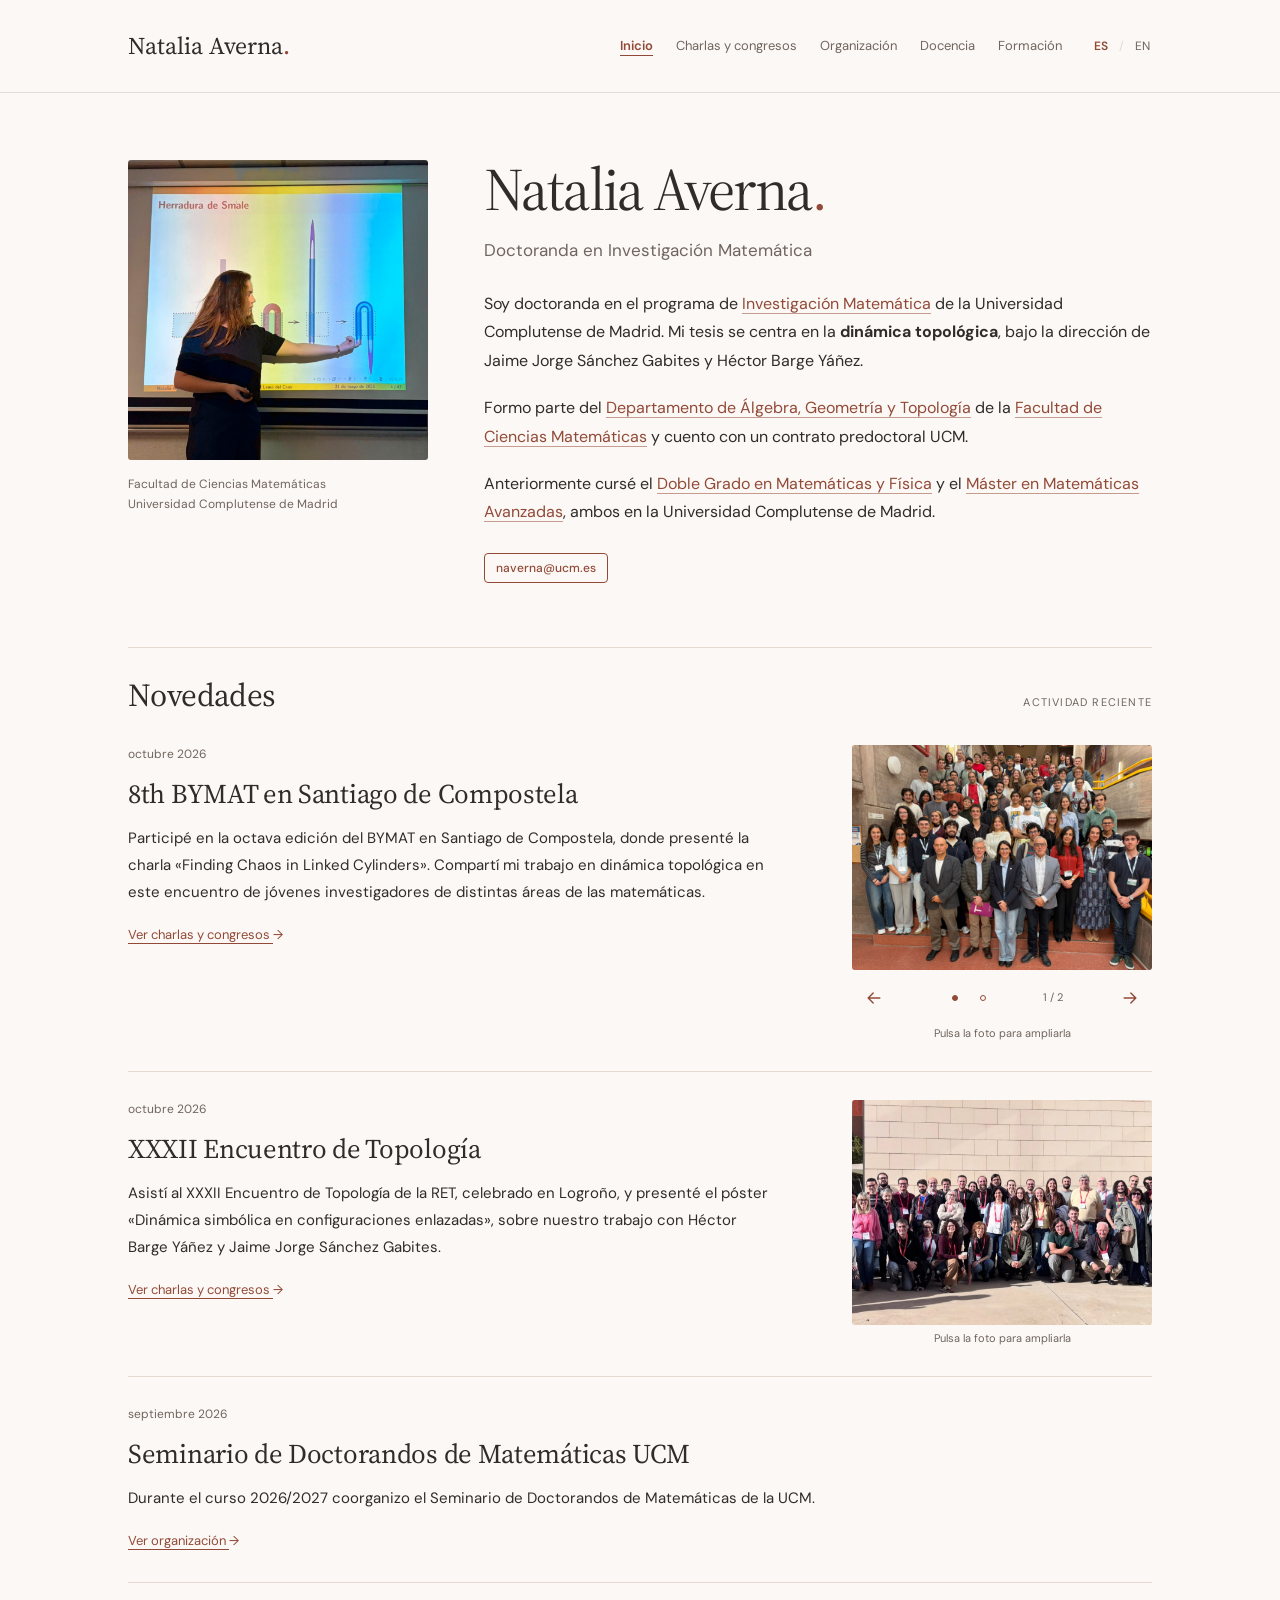
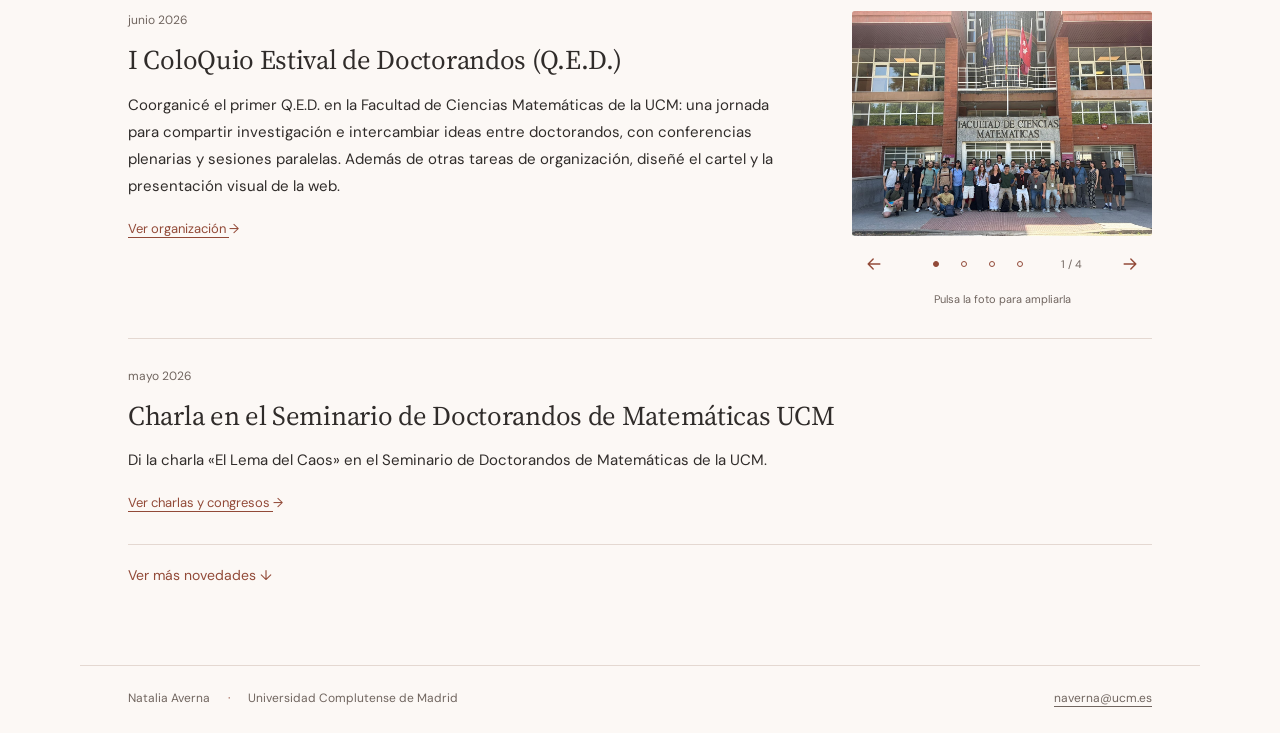
==== commit d3696bc0: "Add files via upload" ====
--- a/index.html
+++ b/index.html
@@ -21,8 +21,8 @@
 <body><a class="skip" href="#main">Saltar al contenido</a><header class="site-header"><div class="wrap header-inner"><a class="brand" href="es/index.html">Natalia Averna<span aria-hidden="true" style="color:var(--accent)">.</span></a><div class="header-links"><nav class="main-nav" aria-label="Navegación principal"><a href="es/index.html" aria-current="page">Inicio</a><a href="es/charlas-congresos/index.html">Charlas y congresos</a><a href="es/organizacion/index.html">Organización</a><a href="es/docencia/index.html">Docencia</a><a href="es/formacion/index.html">Formación</a></nav><nav class="language" aria-label="Idioma"><a href="es/index.html" lang="es" hreflang="es" aria-label="Español" aria-current="true">ES</a><span aria-hidden="true">/</span><a href="en/index.html" lang="en" hreflang="en" aria-label="English">EN</a></nav></div></div></header>
 <main class="wrap" id="main"><section class="hero" aria-labelledby="name">
       <figure class="portrait"><img src="assets/natalia-averna.jpg" width="1032" height="1032" alt="Natalia Averna durante una charla sobre dinámica." fetchpriority="high"><figcaption>Facultad de Ciencias Matemáticas<br>Universidad Complutense de Madrid</figcaption></figure>
-      <div class="hero-copy"><h1 id="name">Natalia Averna<span aria-hidden="true" style="color:var(--accent)">.</span></h1><p class="role">Doctoranda en Investigación Matemática</p><div class="bio"><p>Soy doctoranda en el programa de <a href="https://www.ucm.es/doctorado/doctorado_inv_mat">Investigación Matemática</a> de la Universidad Complutense de Madrid. Mi tesis se centra en la <strong>dinámica topológica</strong>, bajo la dirección de Jaime Jorge Sánchez Gabites y Héctor Barge Yáñez.</p>
+      <div class="hero-copy"><h1 id="name">Natalia Averna<span class="name-dot" aria-hidden="true" style="color:var(--accent)">.</span></h1><p class="role">Doctoranda en Investigación Matemática</p><div class="bio"><p>Soy doctoranda en el programa de <a href="https://www.ucm.es/doctorado/doctorado_inv_mat">Investigación Matemática</a> de la Universidad Complutense de Madrid. Mi tesis se centra en la <strong>dinámica topológica</strong>, bajo la dirección de Jaime Jorge Sánchez Gabites y Héctor Barge Yáñez.</p>
         <p>Formo parte del <a href="https://www.ucm.es/algebra_geometria_topologia">Departamento de Álgebra, Geometría y Topología</a> de la <a href="https://matematicas.ucm.es/">Facultad de Ciencias Matemáticas</a> y cuento con un contrato predoctoral UCM.</p><p>Anteriormente cursé el <a href="https://matematicas.ucm.es/dobles-grados" target="_blank" rel="noopener noreferrer">Doble Grado en Matemáticas y Física</a> y el <a href="https://matematicas.ucm.es/estudios/master-matematicasavanzadas" target="_blank" rel="noopener noreferrer">Máster en Matemáticas Avanzadas</a>, ambos en la Universidad Complutense de Madrid.</p></div><p class="contact"><a class="resource-button" href="mailto:naverna@ucm.es">naverna@ucm.es</a></p></div>
     </section>
     <section class="news" aria-labelledby="news-title"><div class="section-head"><h2 id="news-title">Novedades</h2><span class="section-index">Actividad reciente</span></div><article class="news-story has-gallery"><div class="news-copy"><time class="date" datetime="2026-10">octubre 2026</time><h3>8th BYMAT en Santiago de Compostela</h3><p>Participé en la octava edición del BYMAT en Santiago de Compostela, donde presenté la charla «Finding Chaos in Linked Cylinders». Compartí mi trabajo en dinámica topológica en este encuentro de jóvenes investigadores de distintas áreas de las matemáticas.</p><a class="text-link" href="es/charlas-congresos/index.html">Ver charlas y congresos <span aria-hidden="true">→</span></a></div><div class="news-gallery" role="group" aria-label="8th BYMAT en Santiago de Compostela"><div class="gallery-frame"><a class="gallery-slide" href="assets/news/bymat-grupo.jpeg" target="_blank" rel="noopener noreferrer" aria-label="Ampliar foto 1: Foto de grupo de participantes en el 8th BYMAT."><img src="assets/news/bymat-grupo.jpeg" width="1600" height="1200" alt="Foto de grupo de participantes en el 8th BYMAT." loading="lazy" decoding="async"></a><a class="gallery-slide" href="assets/news/bymat-santiago.jpeg" target="_blank" rel="noopener noreferrer" aria-label="Ampliar foto 2: Participantes del BYMAT junto a la catedral de Santiago de Compostela." hidden><img src="assets/news/bymat-santiago.jpeg" width="1200" height="1600" alt="Participantes del BYMAT junto a la catedral de Santiago de Compostela." loading="lazy" decoding="async"></a></div><div class="gallery-controls" hidden><button type="button" class="gallery-arrow" data-photo-prev aria-label="Foto anterior"><svg viewBox="0 0 24 24" width="20" height="20" aria-hidden="true" focusable="false"><path d="M19 12H5m6-6-6 6 6 6" fill="none" stroke="currentColor" stroke-width="1.7" stroke-linecap="round" stroke-linejoin="round"/></svg></button><div class="gallery-dots"><button type="button" class="gallery-dot" data-photo-index="0" aria-label="Ver foto 1" aria-pressed="true"><span></span></button><button type="button" class="gallery-dot" data-photo-index="1" aria-label="Ver foto 2" aria-pressed="false"><span></span></button></div><span class="gallery-count" aria-live="polite" aria-atomic="true">1 / 2</span><button type="button" class="gallery-arrow" data-photo-next aria-label="Foto siguiente"><svg viewBox="0 0 24 24" width="20" height="20" aria-hidden="true" focusable="false"><path d="M19 12H5m6-6-6 6 6 6" fill="none" stroke="currentColor" stroke-width="1.7" stroke-linecap="round" stroke-linejoin="round"/></svg></button></div><p class="gallery-hint">Pulsa la foto para ampliarla</p></div></article><article class="news-story has-gallery"><div class="news-copy"><time class="date" datetime="2026-10">octubre 2026</time><h3>XXXII Encuentro de Topología</h3><p>Asistí al XXXII Encuentro de Topología de la RET, celebrado en Logroño, y presenté el póster «Dinámica simbólica en configuraciones enlazadas», sobre nuestro trabajo con Héctor Barge Yáñez y Jaime Jorge Sánchez Gabites.</p><a class="text-link" href="es/charlas-congresos/index.html">Ver charlas y congresos <span aria-hidden="true">→</span></a></div><div class="news-gallery gallery-fill" role="group" aria-label="XXXII Encuentro de Topología"><div class="gallery-frame"><a class="gallery-slide" href="assets/news/ret-grupo.jpg" target="_blank" rel="noopener noreferrer" aria-label="Ampliar foto 1: Foto de grupo del XXXII Encuentro de Topología de la RET."><img src="assets/news/ret-grupo.jpg" width="1015" height="1001" alt="Foto de grupo del XXXII Encuentro de Topología de la RET." loading="lazy" decoding="async"></a></div><div class="gallery-controls" hidden><button type="button" class="gallery-arrow" data-photo-prev aria-label="Foto anterior"><svg viewBox="0 0 24 24" width="20" height="20" aria-hidden="true" focusable="false"><path d="M19 12H5m6-6-6 6 6 6" fill="none" stroke="currentColor" stroke-width="1.7" stroke-linecap="round" stroke-linejoin="round"/></svg></button><div class="gallery-dots"><button type="button" class="gallery-dot" data-photo-index="0" aria-label="Ver foto 1" aria-pressed="true"><span></span></button></div><span class="gallery-count" aria-live="polite" aria-atomic="true">1 / 1</span><button type="button" class="gallery-arrow" data-photo-next aria-label="Foto siguiente"><svg viewBox="0 0 24 24" width="20" height="20" aria-hidden="true" focusable="false"><path d="M19 12H5m6-6-6 6 6 6" fill="none" stroke="currentColor" stroke-width="1.7" stroke-linecap="round" stroke-linejoin="round"/></svg></button></div><p class="gallery-hint">Pulsa la foto para ampliarla</p></div></article><article class="news-story"><div class="news-copy"><time class="date" datetime="2026-09">septiembre 2026</time><h3>Seminario de Doctorandos de Matemáticas UCM</h3><p>Durante el curso 2026/2027 coorganizo el Seminario de Doctorandos de Matemáticas de la UCM.</p><a class="text-link" href="es/organizacion/index.html">Ver organización <span aria-hidden="true">→</span></a></div></article><article class="news-story has-gallery"><div class="news-copy"><time class="date" datetime="2026-06">junio 2026</time><h3>I ColoQuio Estival de Doctorandos (Q.E.D.)</h3><p>Coorganicé el primer Q.E.D. en la Facultad de Ciencias Matemáticas de la UCM: una jornada para compartir investigación e intercambiar ideas entre doctorandos, con conferencias plenarias y sesiones paralelas. Además de otras tareas de organización, diseñé el cartel y la presentación visual de la web.</p><a class="text-link" href="es/organizacion/index.html">Ver organización <span aria-hidden="true">→</span></a></div><div class="news-gallery" role="group" aria-label="I ColoQuio Estival de Doctorandos (Q.E.D.)"><div class="gallery-frame"><a class="gallery-slide" href="assets/news/qed-grupo.jpg" target="_blank" rel="noopener noreferrer" aria-label="Ampliar foto 1: Foto de grupo del I Q.E.D. frente a la Facultad de Ciencias Matemáticas."><img src="assets/news/qed-grupo.jpg" width="1169" height="877" alt="Foto de grupo del I Q.E.D. frente a la Facultad de Ciencias Matemáticas." loading="lazy" decoding="async"></a><a class="gallery-slide" href="assets/news/qed-organizacion.jpg" target="_blank" rel="noopener noreferrer" aria-label="Ampliar foto 2: El equipo organizador del I Q.E.D." hidden><img src="assets/news/qed-organizacion.jpg" width="658" height="877" alt="El equipo organizador del I Q.E.D." loading="lazy" decoding="async"></a><a class="gallery-slide" href="assets/news/qed-charla-1.jpg" target="_blank" rel="noopener noreferrer" aria-label="Ampliar foto 3: Una de las charlas del I Q.E.D., con el ponente trabajando en la pizarra." hidden><img src="assets/news/qed-charla-1.jpg" width="2048" height="1536" alt="Una de las charlas del I Q.E.D., con el ponente trabajando en la pizarra." loading="lazy" decoding="async"></a><a class="gallery-slide" href="assets/news/qed-charla-2.jpg" target="_blank" rel="noopener noreferrer" aria-label="Ampliar foto 4: Un intercambio entre el público y un ponente durante el I Q.E.D." hidden><img src="assets/news/qed-charla-2.jpg" width="2048" height="1536" alt="Un intercambio entre el público y un ponente durante el I Q.E.D." loading="lazy" decoding="async"></a></div><div class="gallery-controls" hidden><button type="button" class="gallery-arrow" data-photo-prev aria-label="Foto anterior"><svg viewBox="0 0 24 24" width="20" height="20" aria-hidden="true" focusable="false"><path d="M19 12H5m6-6-6 6 6 6" fill="none" stroke="currentColor" stroke-width="1.7" stroke-linecap="round" stroke-linejoin="round"/></svg></button><div class="gallery-dots"><button type="button" class="gallery-dot" data-photo-index="0" aria-label="Ver foto 1" aria-pressed="true"><span></span></button><button type="button" class="gallery-dot" data-photo-index="1" aria-label="Ver foto 2" aria-pressed="false"><span></span></button><button type="button" class="gallery-dot" data-photo-index="2" aria-label="Ver foto 3" aria-pressed="false"><span></span></button><button type="button" class="gallery-dot" data-photo-index="3" aria-label="Ver foto 4" aria-pressed="false"><span></span></button></div><span class="gallery-count" aria-live="polite" aria-atomic="true">1 / 4</span><button type="button" class="gallery-arrow" data-photo-next aria-label="Foto siguiente"><svg viewBox="0 0 24 24" width="20" height="20" aria-hidden="true" focusable="false"><path d="M19 12H5m6-6-6 6 6 6" fill="none" stroke="currentColor" stroke-width="1.7" stroke-linecap="round" stroke-linejoin="round"/></svg></button></div><p class="gallery-hint">Pulsa la foto para ampliarla</p></div></article><article class="news-story"><div class="news-copy"><time class="date" datetime="2026-05">mayo 2026</time><h3>Charla en el Seminario de Doctorandos de Matemáticas UCM</h3><p>Di la charla «El Lema del Caos» en el Seminario de Doctorandos de Matemáticas de la UCM.</p><a class="text-link" href="es/charlas-congresos/index.html">Ver charlas y congresos <span aria-hidden="true">→</span></a></div></article><details class="news-archive"><summary><span class="news-more">Ver más novedades <span aria-hidden="true">↓</span></span><span class="news-less">Ver menos <span aria-hidden="true">↑</span></span></summary><div class="news-archive-items"><article class="news-story has-gallery"><div class="news-copy"><time class="date" datetime="2025-11">noviembre 2025</time><h3>7th BYMAT en Sevilla</h3><p>Participé en la séptima edición del BYMAT en Sevilla, donde presenté el póster «Morse theory and 2D stationary Euler Flows». El póster estaba basado en mi trabajo de fin de máster, realizado bajo la supervisión de Daniel Peralta Salas.</p><a class="text-link" href="es/charlas-congresos/index.html">Ver charlas y congresos <span aria-hidden="true">→</span></a></div><div class="news-gallery" role="group" aria-label="7th BYMAT en Sevilla"><div class="gallery-frame"><a class="gallery-slide" href="assets/news/bymat7-grupo-1.jpg" target="_blank" rel="noopener noreferrer" aria-label="Ampliar foto 1: Foto de grupo 1 de participantes en el 7th BYMAT."><img src="assets/news/bymat7-grupo-1.jpg" width="1409" height="1057" alt="Foto de grupo 1 de participantes en el 7th BYMAT." loading="lazy" decoding="async"></a><a class="gallery-slide" href="assets/news/bymat7-grupo-2.jpg" target="_blank" rel="noopener noreferrer" aria-label="Ampliar foto 2: Foto de grupo 2 de participantes en el 7th BYMAT." hidden><img src="assets/news/bymat7-grupo-2.jpg" width="1382" height="1037" alt="Foto de grupo 2 de participantes en el 7th BYMAT." loading="lazy" decoding="async"></a></div><div class="gallery-controls" hidden><button type="button" class="gallery-arrow" data-photo-prev aria-label="Foto anterior"><svg viewBox="0 0 24 24" width="20" height="20" aria-hidden="true" focusable="false"><path d="M19 12H5m6-6-6 6 6 6" fill="none" stroke="currentColor" stroke-width="1.7" stroke-linecap="round" stroke-linejoin="round"/></svg></button><div class="gallery-dots"><button type="button" class="gallery-dot" data-photo-index="0" aria-label="Ver foto 1" aria-pressed="true"><span></span></button><button type="button" class="gallery-dot" data-photo-index="1" aria-label="Ver foto 2" aria-pressed="false"><span></span></button></div><span class="gallery-count" aria-live="polite" aria-atomic="true">1 / 2</span><button type="button" class="gallery-arrow" data-photo-next aria-label="Foto siguiente"><svg viewBox="0 0 24 24" width="20" height="20" aria-hidden="true" focusable="false"><path d="M19 12H5m6-6-6 6 6 6" fill="none" stroke="currentColor" stroke-width="1.7" stroke-linecap="round" stroke-linejoin="round"/></svg></button></div><p class="gallery-hint">Pulsa la foto para ampliarla</p></div></article></div></details></section><dialog class="photo-dialog" aria-label="Fotografías ampliadas"><div class="photo-dialog-inner"><div class="photo-dialog-toolbar"><span class="photo-dialog-count" aria-live="polite" aria-atomic="true"></span><button type="button" class="photo-close" data-photo-close>Cerrar imagen ×</button></div><div class="photo-dialog-stage"><img class="photo-dialog-image" alt=""></div><div class="photo-dialog-nav"><button type="button" class="gallery-arrow" data-photo-step="-1" aria-label="Foto anterior"><svg viewBox="0 0 24 24" width="20" height="20" aria-hidden="true" focusable="false"><path d="M19 12H5m6-6-6 6 6 6" fill="none" stroke="currentColor" stroke-width="1.7" stroke-linecap="round" stroke-linejoin="round"/></svg></button><button type="button" class="gallery-arrow" data-photo-step="1" aria-label="Foto siguiente"><svg viewBox="0 0 24 24" width="20" height="20" aria-hidden="true" focusable="false"><path d="M19 12H5m6-6-6 6 6 6" fill="none" stroke="currentColor" stroke-width="1.7" stroke-linecap="round" stroke-linejoin="round"/></svg></button></div></div></dialog></main>
-<footer class="wrap site-footer"><span class="footer-identity"><span>Natalia Averna</span><span class="footer-dot" aria-hidden="true">·</span><span>Universidad Complutense de Madrid</span></span><a href="mailto:naverna@ucm.es">naverna@ucm.es</a></footer><script src="assets/gallery.js" defer></script></body></html>
+<footer class="wrap site-footer"><span class="footer-identity"><span>Natalia Averna</span><span class="footer-dot" aria-hidden="true">·</span><span>Universidad Complutense de Madrid</span></span><a href="mailto:naverna@ucm.es">naverna@ucm.es</a></footer><script src="assets/gallery.js" defer></script><script src="assets/motion.js" defer></script></body></html>
--- a/assets/style.css
+++ b/assets/style.css
@@ -41,13 +41,13 @@
 .title-dot{color:var(--accent)}
 .footer-identity{display:flex;align-items:baseline;flex-wrap:wrap;column-gap:18px;row-gap:2px}
 .footer-dot{color:var(--accent)}
-.inner .page-intro{max-width:none;background:#f5eae4;border-left:2px solid #d8b3a4;border-radius:0 4px 4px 0;padding:22px 26px;color:var(--ink);font-size:15px;line-height:1.85}
+.inner .page-intro{max-width:none;background:#f8f0eb;border-left:2px solid #e2c9bd;border-radius:0 4px 4px 0;padding:20px 24px;color:var(--ink);font-size:15px;line-height:1.85}
 .text-link{text-decoration-thickness:1px}
 .text-link span{display:inline-block;transition:transform .18s ease}
 .text-link:hover span,.text-link:focus-visible span{transform:translateX(4px)}
 .bio a,.page-intro a,.organisation-entry p a{transition:text-decoration-color .18s ease;text-decoration-color:#c49b8c}
 .bio a:hover,.page-intro a:hover,.organisation-entry p a:hover{text-decoration-color:var(--accent)}
-@media(max-width:720px){.inner .page-intro{padding:18px 20px}.footer-identity{column-gap:14px}}
+@media(max-width:720px){.inner .page-intro{padding:16px 18px}.footer-identity{column-gap:14px}}
 @media(prefers-reduced-motion:reduce){.text-link span,.resource-button,.bio a,.page-intro a,.organisation-entry p a{transition:none}.text-link:hover span,.text-link:focus-visible span{transform:none}}
 
 
@@ -105,3 +105,67 @@
 .news-archive[open] .news-more{display:none}
 .news-archive[open] .news-less{display:inline}
 .news-archive-items>.news-story:first-of-type{padding-top:14px}
+
+.main-nav a{position:relative;isolation:isolate}
+.main-nav a::before{content:"";position:absolute;inset:4px -7px;border-radius:6px;background:rgba(146,74,56,.065);box-shadow:0 3px 10px rgba(48,44,42,.07);opacity:0;z-index:-1;pointer-events:none;transition:opacity 180ms ease}
+@media (hover:hover){.main-nav a:hover::before{opacity:1}}
+.main-nav a:focus-visible::before{opacity:1}
+.name-dot{display:inline-block}
+@media (prefers-reduced-motion:no-preference){
+
+
+.news-story.reveal-waiting{opacity:0;transform:translateY(12px)}
+.news-story.reveal-ready{transition:opacity 500ms ease-out,transform 500ms ease-out}
+}
+@media (prefers-reduced-motion:reduce){.main-nav a::before{transition:none}}
+
+.site-header{border-bottom-color:#e6dcd6}
+.main-nav a[aria-current=page]{text-decoration:none}
+.main-nav a[aria-current=page]::after{content:"";position:absolute;bottom:3px;left:0;width:22px;height:2px;border-radius:2px;background:var(--accent)}
+.hero{grid-template-columns:300px minmax(0,1fr);gap:56px;align-items:start;padding-top:64px;padding-bottom:64px}
+.hero-copy h1{line-height:1.08;margin-bottom:14px}
+.portrait{padding-top:3px}
+.portrait img{border-radius:3px}
+.portrait figcaption{margin-top:14px}
+.bio{line-height:1.8}
+.hero .role{margin-bottom:24px}
+.inner .page-intro{margin-bottom:40px}
+.contribution h3,.news-copy h3,.organisation-entry h2{font-size:27px;line-height:1.3;letter-spacing:-.3px}
+.training-entry h3{font-size:24px;line-height:1.35;letter-spacing:-.2px}
+.contribution-meta,.date{font-size:12px;font-variant-numeric:tabular-nums;line-height:1.6}
+.entry .date,.training-entry .date,.news-copy time,.contribution-meta{padding-top:0;margin-bottom:12px}
+.event-name,.training-institution{color:var(--muted);font-size:14px;line-height:1.65}
+.contribution h3,.training-entry h3{margin-bottom:10px}
+.organisation-entry h2{margin-bottom:16px}
+.organisation-entry p,.news-copy>p{font-size:15px;line-height:1.8}
+.contribution .resource-links,.organisation-entry .resource-links{margin-top:20px;gap:10px}
+.news-copy .text-link{margin-top:18px}
+.contribution-year{display:grid;grid-template-columns:88px minmax(0,1fr);column-gap:32px;margin-top:40px}
+.contribution-year>h2{display:block;padding-top:26px;font-size:19px;line-height:1.4;margin:0}
+.contribution-year>h2::after{display:none}
+.year-contributions{min-width:0}
+.year-contributions>.contribution:first-child{border-top:1px solid var(--line)}
+.contribution{padding:24px 0 28px}
+.organisation-feature{display:grid;grid-template-columns:minmax(0,1fr) 220px;gap:40px;align-items:start}
+.organisation-copy{min-width:0}
+.poster-gallery{margin:0;width:100%;max-width:220px}
+.poster-gallery .gallery-frame{aspect-ratio:auto;background:transparent;border-radius:3px}
+.poster-gallery .gallery-slide{height:auto}
+.poster-gallery .gallery-slide img{height:auto;object-fit:contain}
+.poster-gallery figcaption{font-size:11px;color:var(--muted);line-height:1.6;margin-top:10px}
+@media(max-width:1000px){.hero{grid-template-columns:250px minmax(0,1fr);gap:36px}}
+@media(max-width:720px){
+.main-nav a[aria-current=page]::after{bottom:1px;width:18px}
+.hero{display:flex;gap:28px;padding-top:36px;padding-bottom:40px}
+.portrait{max-width:290px;padding-top:0}
+.hero-copy h1{margin-bottom:12px}
+.contribution-year{display:block;margin-top:32px}
+.contribution-year>h2{padding-top:0;margin-bottom:14px;font-size:17px}
+.contribution h3,.news-copy h3,.organisation-entry h2{font-size:24px}
+.training-entry h3{font-size:22px}
+.organisation-feature{grid-template-columns:1fr;gap:24px}
+.poster-gallery{max-width:240px}
+}
+
+.main-nav a[aria-current=page]{font-weight:600;text-decoration-line:underline;text-decoration-thickness:1px;text-underline-offset:5px;text-decoration-skip-ink:auto}
+.main-nav a[aria-current=page]::after{display:none}
